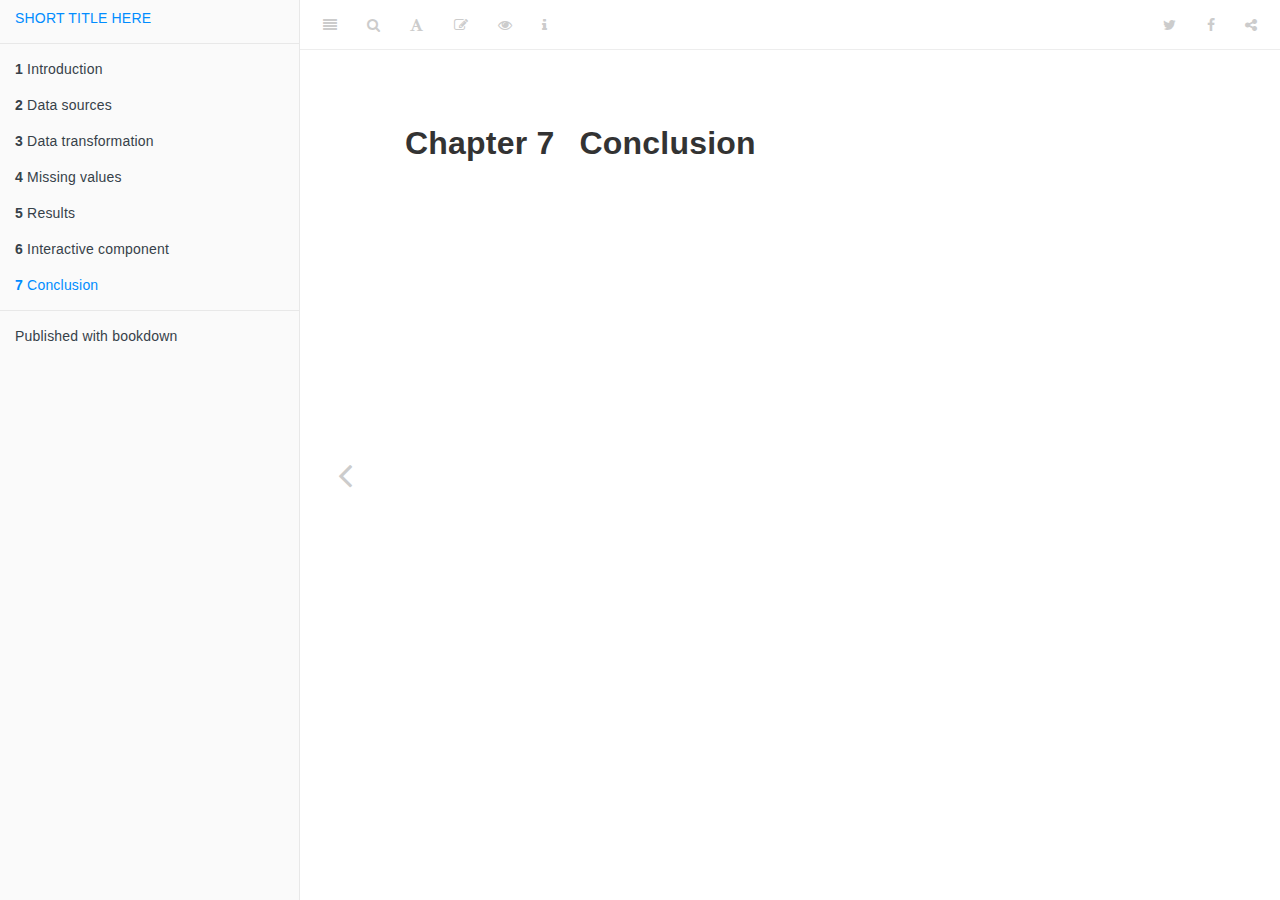
==== docs/conclusion.html @ 246a2250 "Initial commit" ====
<!DOCTYPE html>
<html lang="" xml:lang="">
<head>

  <meta charset="utf-8" />
  <meta http-equiv="X-UA-Compatible" content="IE=edge" />
  <title>Chapter 7 Conclusion | YOUR TITLE HERE</title>
  <meta name="description" content="Chapter 7 Conclusion | YOUR TITLE HERE" />
  <meta name="generator" content="bookdown 0.20 and GitBook 2.6.7" />

  <meta property="og:title" content="Chapter 7 Conclusion | YOUR TITLE HERE" />
  <meta property="og:type" content="book" />
  
  
  
  

  <meta name="twitter:card" content="summary" />
  <meta name="twitter:title" content="Chapter 7 Conclusion | YOUR TITLE HERE" />
  
  
  

<meta name="author" content="YOUR NAMES HERE" />


<meta name="date" content="2020-11-09" />

  <meta name="viewport" content="width=device-width, initial-scale=1" />
  <meta name="apple-mobile-web-app-capable" content="yes" />
  <meta name="apple-mobile-web-app-status-bar-style" content="black" />
  
  
<link rel="prev" href="interactive-component.html"/>

<script src="libs/header-attrs-2.3/header-attrs.js"></script>
<script src="libs/jquery-2.2.3/jquery.min.js"></script>
<link href="libs/gitbook-2.6.7/css/style.css" rel="stylesheet" />
<link href="libs/gitbook-2.6.7/css/plugin-table.css" rel="stylesheet" />
<link href="libs/gitbook-2.6.7/css/plugin-bookdown.css" rel="stylesheet" />
<link href="libs/gitbook-2.6.7/css/plugin-highlight.css" rel="stylesheet" />
<link href="libs/gitbook-2.6.7/css/plugin-search.css" rel="stylesheet" />
<link href="libs/gitbook-2.6.7/css/plugin-fontsettings.css" rel="stylesheet" />
<link href="libs/gitbook-2.6.7/css/plugin-clipboard.css" rel="stylesheet" />









<script src="libs/accessible-code-block-0.0.1/empty-anchor.js"></script>



<link rel="stylesheet" href="style.css" type="text/css" />
</head>

<body>



  <div class="book without-animation with-summary font-size-2 font-family-1" data-basepath=".">

    <div class="book-summary">
      <nav role="navigation">

<ul class="summary">
<li><a href="./">SHORT TITLE HERE</a></li>

<li class="divider"></li>
<li class="chapter" data-level="1" data-path="index.html"><a href="index.html"><i class="fa fa-check"></i><b>1</b> Introduction</a></li>
<li class="chapter" data-level="2" data-path="data-sources.html"><a href="data-sources.html"><i class="fa fa-check"></i><b>2</b> Data sources</a></li>
<li class="chapter" data-level="3" data-path="data-transformation.html"><a href="data-transformation.html"><i class="fa fa-check"></i><b>3</b> Data transformation</a></li>
<li class="chapter" data-level="4" data-path="missing-values.html"><a href="missing-values.html"><i class="fa fa-check"></i><b>4</b> Missing values</a></li>
<li class="chapter" data-level="5" data-path="results.html"><a href="results.html"><i class="fa fa-check"></i><b>5</b> Results</a></li>
<li class="chapter" data-level="6" data-path="interactive-component.html"><a href="interactive-component.html"><i class="fa fa-check"></i><b>6</b> Interactive component</a></li>
<li class="chapter" data-level="7" data-path="conclusion.html"><a href="conclusion.html"><i class="fa fa-check"></i><b>7</b> Conclusion</a></li>
<li class="divider"></li>
<li><a href="https://github.com/rstudio/bookdown" target="blank">Published with bookdown</a></li>
</ul>

      </nav>
    </div>

    <div class="book-body">
      <div class="body-inner">
        <div class="book-header" role="navigation">
          <h1>
            <i class="fa fa-circle-o-notch fa-spin"></i><a href="./">YOUR TITLE HERE</a>
          </h1>
        </div>

        <div class="page-wrapper" tabindex="-1" role="main">
          <div class="page-inner">

            <section class="normal" id="section-">
<div id="conclusion" class="section level1" number="7">
<h1><span class="header-section-number">Chapter 7</span> Conclusion</h1>

</div>
            </section>

          </div>
        </div>
      </div>
<a href="interactive-component.html" class="navigation navigation-prev navigation-unique" aria-label="Previous page"><i class="fa fa-angle-left"></i></a>

    </div>
  </div>
<script src="libs/gitbook-2.6.7/js/app.min.js"></script>
<script src="libs/gitbook-2.6.7/js/lunr.js"></script>
<script src="libs/gitbook-2.6.7/js/clipboard.min.js"></script>
<script src="libs/gitbook-2.6.7/js/plugin-search.js"></script>
<script src="libs/gitbook-2.6.7/js/plugin-sharing.js"></script>
<script src="libs/gitbook-2.6.7/js/plugin-fontsettings.js"></script>
<script src="libs/gitbook-2.6.7/js/plugin-bookdown.js"></script>
<script src="libs/gitbook-2.6.7/js/jquery.highlight.js"></script>
<script src="libs/gitbook-2.6.7/js/plugin-clipboard.js"></script>
<script>
gitbook.require(["gitbook"], function(gitbook) {
gitbook.start({
"sharing": {
"github": false,
"facebook": true,
"twitter": true,
"linkedin": false,
"weibo": false,
"instapaper": false,
"vk": false,
"all": ["facebook", "twitter", "linkedin", "weibo", "instapaper"]
},
"fontsettings": {
"theme": "white",
"family": "sans",
"size": 2
},
"edit": {
"link": "https://github.com/YOUR GITHUB USERNAME/YOUR REPO NAME/edit/main/07-conclusion.Rmd",
"text": "Edit"
},
"history": {
"link": null,
"text": null
},
"view": {
"link": "https://github.com/YOUR GITHUB USERNAME/YOUR REPO NAME/blob/main/07-conclusion.Rmd",
"text": null
},
"download": null,
"toc": {
"collapse": "subsection"
}
});
});
</script>

</body>

</html>
---- docs/libs/gitbook-2.6.7/css/style.css ----
/*! normalize.css v2.1.0 | MIT License | git.io/normalize */img,legend{border:0}*,.fa{-webkit-font-smoothing:antialiased}.fa-ul>li,sub,sup{position:relative}.book .book-body .page-wrapper .page-inner section.normal hr:after,.book-langs-index .inner .languages:after,.buttons:after,.dropdown-menu .buttons:after{clear:both}body,html{-ms-text-size-adjust:100%;-webkit-text-size-adjust:100%}article,aside,details,figcaption,figure,footer,header,hgroup,main,nav,section,summary{display:block}audio,canvas,video{display:inline-block}.hidden,[hidden]{display:none}audio:not([controls]){display:none;height:0}html{font-family:sans-serif}body,figure{margin:0}a:focus{outline:dotted thin}a:active,a:hover{outline:0}h1{font-size:2em;margin:.67em 0}abbr[title]{border-bottom:1px dotted}b,strong{font-weight:700}dfn{font-style:italic}hr{-moz-box-sizing:content-box;box-sizing:content-box;height:0}mark{background:#ff0;color:#000}code,kbd,pre,samp{font-family:monospace,serif;font-size:1em}pre{white-space:pre-wrap}q{quotes:"\201C" "\201D" "\2018" "\2019"}small{font-size:80%}sub,sup{font-size:75%;line-height:0;vertical-align:baseline}sup{top:-.5em}sub{bottom:-.25em}svg:not(:root){overflow:hidden}fieldset{border:1px solid silver;margin:0 2px;padding:.35em .625em .75em}legend{padding:0}button,input,select,textarea{font-family:inherit;font-size:100%;margin:0}button,input{line-height:normal}button,select{text-transform:none}button,html input[type=button],input[type=reset],input[type=submit]{-webkit-appearance:button;cursor:pointer}button[disabled],html input[disabled]{cursor:default}input[type=checkbox],input[type=radio]{box-sizing:border-box;padding:0}input[type=search]{-webkit-appearance:textfield;-moz-box-sizing:content-box;-webkit-box-sizing:content-box;box-sizing:content-box}input[type=search]::-webkit-search-cancel-button{margin-right:10px;}button::-moz-focus-inner,input::-moz-focus-inner{border:0;padding:0}textarea{overflow:auto;vertical-align:top}table{border-collapse:collapse;border-spacing:0}/*!
 * Preboot v2
 *
 * Open sourced under MIT license by @mdo.
 * Some variables and mixins from Bootstrap (Apache 2 license).
 */.link-inherit,.link-inherit:focus,.link-inherit:hover{color:inherit}.fa,.fa-stack{display:inline-block}/*!
 *  Font Awesome 4.1.0 by @davegandy - http://fontawesome.io - @fontawesome
 *  License - http://fontawesome.io/license (Font: SIL OFL 1.1, CSS: MIT License)
 */@font-face{font-family:FontAwesome;src:url(./fontawesome/fontawesome-webfont.ttf?v=4.1.0) format('truetype');font-weight:400;font-style:normal}.fa{font-family:FontAwesome;font-style:normal;font-weight:400;line-height:1;-moz-osx-font-smoothing:grayscale}.book .book-header,.book .book-summary{font-family:"Helvetica Neue",Helvetica,Arial,sans-serif}.fa-lg{font-size:1.33333333em;line-height:.75em;vertical-align:-15%}.fa-2x{font-size:2em}.fa-3x{font-size:3em}.fa-4x{font-size:4em}.fa-5x{font-size:5em}.fa-fw{width:1.28571429em;text-align:center}.fa-ul{padding-left:0;margin-left:2.14285714em;list-style-type:none}.fa-li{position:absolute;left:-2.14285714em;width:2.14285714em;top:.14285714em;text-align:center}.fa-li.fa-lg{left:-1.85714286em}.fa-border{padding:.2em .25em .15em;border:.08em solid #eee;border-radius:.1em}.pull-right{float:right}.pull-left{float:left}.fa.pull-left{margin-right:.3em}.fa.pull-right{margin-left:.3em}.fa-spin{-webkit-animation:spin 2s infinite linear;-moz-animation:spin 2s infinite linear;-o-animation:spin 2s infinite linear;animation:spin 2s infinite linear}@-moz-keyframes spin{0%{-moz-transform:rotate(0)}100%{-moz-transform:rotate(359deg)}}@-webkit-keyframes spin{0%{-webkit-transform:rotate(0)}100%{-webkit-transform:rotate(359deg)}}@-o-keyframes spin{0%{-o-transform:rotate(0)}100%{-o-transform:rotate(359deg)}}@keyframes spin{0%{-webkit-transform:rotate(0);transform:rotate(0)}100%{-webkit-transform:rotate(359deg);transform:rotate(359deg)}}.fa-rotate-90{filter:progid:DXImageTransform.Microsoft.BasicImage(rotation=1);-webkit-transform:rotate(90deg);-moz-transform:rotate(90deg);-ms-transform:rotate(90deg);-o-transform:rotate(90deg);transform:rotate(90deg)}.fa-rotate-180{filter:progid:DXImageTransform.Microsoft.BasicImage(rotation=2);-webkit-transform:rotate(180deg);-moz-transform:rotate(180deg);-ms-transform:rotate(180deg);-o-transform:rotate(180deg);transform:rotate(180deg)}.fa-rotate-270{filter:progid:DXImageTransform.Microsoft.BasicImage(rotation=3);-webkit-transform:rotate(270deg);-moz-transform:rotate(270deg);-ms-transform:rotate(270deg);-o-transform:rotate(270deg);transform:rotate(270deg)}.fa-flip-horizontal{filter:progid:DXImageTransform.Microsoft.BasicImage(rotation=0, mirror=1);-webkit-transform:scale(-1,1);-moz-transform:scale(-1,1);-ms-transform:scale(-1,1);-o-transform:scale(-1,1);transform:scale(-1,1)}.fa-flip-vertical{filter:progid:DXImageTransform.Microsoft.BasicImage(rotation=2, mirror=1);-webkit-transform:scale(1,-1);-moz-transform:scale(1,-1);-ms-transform:scale(1,-1);-o-transform:scale(1,-1);transform:scale(1,-1)}.fa-stack{position:relative;width:2em;height:2em;line-height:2em;vertical-align:middle}.fa-stack-1x,.fa-stack-2x{position:absolute;left:0;width:100%;text-align:center}.fa-stack-1x{line-height:inherit}.fa-stack-2x{font-size:2em}.fa-inverse{color:#fff}.fa-glass:before{content:"\f000"}.fa-music:before{content:"\f001"}.fa-search:before{content:"\f002"}.fa-envelope-o:before{content:"\f003"}.fa-heart:before{content:"\f004"}.fa-star:before{content:"\f005"}.fa-star-o:before{content:"\f006"}.fa-user:before{content:"\f007"}.fa-film:before{content:"\f008"}.fa-th-large:before{content:"\f009"}.fa-th:before{content:"\f00a"}.fa-th-list:before{content:"\f00b"}.fa-check:before{content:"\f00c"}.fa-times:before{content:"\f00d"}.fa-search-plus:before{content:"\f00e"}.fa-search-minus:before{content:"\f010"}.fa-power-off:before{content:"\f011"}.fa-signal:before{content:"\f012"}.fa-cog:before,.fa-gear:before{content:"\f013"}.fa-trash-o:before{content:"\f014"}.fa-home:before{content:"\f015"}.fa-file-o:before{content:"\f016"}.fa-clock-o:before{content:"\f017"}.fa-road:before{content:"\f018"}.fa-download:before{content:"\f019"}.fa-arrow-circle-o-down:before{content:"\f01a"}.fa-arrow-circle-o-up:before{content:"\f01b"}.fa-inbox:before{content:"\f01c"}.fa-play-circle-o:before{content:"\f01d"}.fa-repeat:before,.fa-rotate-right:before{content:"\f01e"}.fa-refresh:before{content:"\f021"}.fa-list-alt:before{content:"\f022"}.fa-lock:before{content:"\f023"}.fa-flag:before{content:"\f024"}.fa-headphones:before{content:"\f025"}.fa-volume-off:before{content:"\f026"}.fa-volume-down:before{content:"\f027"}.fa-volume-up:before{content:"\f028"}.fa-qrcode:before{content:"\f029"}.fa-barcode:before{content:"\f02a"}.fa-tag:before{content:"\f02b"}.fa-tags:before{content:"\f02c"}.fa-book:before{content:"\f02d"}.fa-bookmark:before{content:"\f02e"}.fa-print:before{content:"\f02f"}.fa-camera:before{content:"\f030"}.fa-font:before{content:"\f031"}.fa-bold:before{content:"\f032"}.fa-italic:before{content:"\f033"}.fa-text-height:before{content:"\f034"}.fa-text-width:before{content:"\f035"}.fa-align-left:before{content:"\f036"}.fa-align-center:before{content:"\f037"}.fa-align-right:before{content:"\f038"}.fa-align-justify:before{content:"\f039"}.fa-list:before{content:"\f03a"}.fa-dedent:before,.fa-outdent:before{content:"\f03b"}.fa-indent:before{content:"\f03c"}.fa-video-camera:before{content:"\f03d"}.fa-image:before,.fa-photo:before,.fa-picture-o:before{content:"\f03e"}.fa-pencil:before{content:"\f040"}.fa-map-marker:before{content:"\f041"}.fa-adjust:before{content:"\f042"}.fa-tint:before{content:"\f043"}.fa-edit:before,.fa-pencil-square-o:before{content:"\f044"}.fa-share-square-o:before{content:"\f045"}.fa-check-square-o:before{content:"\f046"}.fa-arrows:before{content:"\f047"}.fa-step-backward:before{content:"\f048"}.fa-fast-backward:before{content:"\f049"}.fa-backward:before{content:"\f04a"}.fa-play:before{content:"\f04b"}.fa-pause:before{content:"\f04c"}.fa-stop:before{content:"\f04d"}.fa-forward:before{content:"\f04e"}.fa-fast-forward:before{content:"\f050"}.fa-step-forward:before{content:"\f051"}.fa-eject:before{content:"\f052"}.fa-chevron-left:before{content:"\f053"}.fa-chevron-right:before{content:"\f054"}.fa-plus-circle:before{content:"\f055"}.fa-minus-circle:before{content:"\f056"}.fa-times-circle:before{content:"\f057"}.fa-check-circle:before{content:"\f058"}.fa-question-circle:before{content:"\f059"}.fa-info-circle:before{content:"\f05a"}.fa-crosshairs:before{content:"\f05b"}.fa-times-circle-o:before{content:"\f05c"}.fa-check-circle-o:before{content:"\f05d"}.fa-ban:before{content:"\f05e"}.fa-arrow-left:before{content:"\f060"}.fa-arrow-right:before{content:"\f061"}.fa-arrow-up:before{content:"\f062"}.fa-arrow-down:before{content:"\f063"}.fa-mail-forward:before,.fa-share:before{content:"\f064"}.fa-expand:before{content:"\f065"}.fa-compress:before{content:"\f066"}.fa-plus:before{content:"\f067"}.fa-minus:before{content:"\f068"}.fa-asterisk:before{content:"\f069"}.fa-exclamation-circle:before{content:"\f06a"}.fa-gift:before{content:"\f06b"}.fa-leaf:before{content:"\f06c"}.fa-fire:before{content:"\f06d"}.fa-eye:before{content:"\f06e"}.fa-eye-slash:before{content:"\f070"}.fa-exclamation-triangle:before,.fa-warning:before{content:"\f071"}.fa-plane:before{content:"\f072"}.fa-calendar:before{content:"\f073"}.fa-random:before{content:"\f074"}.fa-comment:before{content:"\f075"}.fa-magnet:before{content:"\f076"}.fa-chevron-up:before{content:"\f077"}.fa-chevron-down:before{content:"\f078"}.fa-retweet:before{content:"\f079"}.fa-shopping-cart:before{content:"\f07a"}.fa-folder:before{content:"\f07b"}.fa-folder-open:before{content:"\f07c"}.fa-arrows-v:before{content:"\f07d"}.fa-arrows-h:before{content:"\f07e"}.fa-bar-chart-o:before{content:"\f080"}.fa-twitter-square:before{content:"\f081"}.fa-facebook-square:before{content:"\f082"}.fa-camera-retro:before{content:"\f083"}.fa-key:before{content:"\f084"}.fa-cogs:before,.fa-gears:before{content:"\f085"}.fa-comments:before{content:"\f086"}.fa-thumbs-o-up:before{content:"\f087"}.fa-thumbs-o-down:before{content:"\f088"}.fa-star-half:before{content:"\f089"}.fa-heart-o:before{content:"\f08a"}.fa-sign-out:before{content:"\f08b"}.fa-linkedin-square:before{content:"\f08c"}.fa-thumb-tack:before{content:"\f08d"}.fa-external-link:before{content:"\f08e"}.fa-sign-in:before{content:"\f090"}.fa-trophy:before{content:"\f091"}.fa-github-square:before{content:"\f092"}.fa-upload:before{content:"\f093"}.fa-lemon-o:before{content:"\f094"}.fa-phone:before{content:"\f095"}.fa-square-o:before{content:"\f096"}.fa-bookmark-o:before{content:"\f097"}.fa-phone-square:before{content:"\f098"}.fa-twitter:before{content:"\f099"}.fa-facebook:before{content:"\f09a"}.fa-github:before{content:"\f09b"}.fa-unlock:before{content:"\f09c"}.fa-credit-card:before{content:"\f09d"}.fa-rss:before{content:"\f09e"}.fa-hdd-o:before{content:"\f0a0"}.fa-bullhorn:before{content:"\f0a1"}.fa-bell:before{content:"\f0f3"}.fa-certificate:before{content:"\f0a3"}.fa-hand-o-right:before{content:"\f0a4"}.fa-hand-o-left:before{content:"\f0a5"}.fa-hand-o-up:before{content:"\f0a6"}.fa-hand-o-down:before{content:"\f0a7"}.fa-arrow-circle-left:before{content:"\f0a8"}.fa-arrow-circle-right:before{content:"\f0a9"}.fa-arrow-circle-up:before{content:"\f0aa"}.fa-arrow-circle-down:before{content:"\f0ab"}.fa-globe:before{content:"\f0ac"}.fa-wrench:before{content:"\f0ad"}.fa-tasks:before{content:"\f0ae"}.fa-filter:before{content:"\f0b0"}.fa-briefcase:before{content:"\f0b1"}.fa-arrows-alt:before{content:"\f0b2"}.fa-group:before,.fa-users:before{content:"\f0c0"}.fa-chain:before,.fa-link:before{content:"\f0c1"}.fa-cloud:before{content:"\f0c2"}.fa-flask:before{content:"\f0c3"}.fa-cut:before,.fa-scissors:before{content:"\f0c4"}.fa-copy:before,.fa-files-o:before{content:"\f0c5"}.fa-paperclip:before{content:"\f0c6"}.fa-floppy-o:before,.fa-save:before{content:"\f0c7"}.fa-square:before{content:"\f0c8"}.fa-bars:before,.fa-navicon:before,.fa-reorder:before{content:"\f0c9"}.fa-list-ul:before{content:"\f0ca"}.fa-list-ol:before{content:"\f0cb"}.fa-strikethrough:before{content:"\f0cc"}.fa-underline:before{content:"\f0cd"}.fa-table:before{content:"\f0ce"}.fa-magic:before{content:"\f0d0"}.fa-truck:before{content:"\f0d1"}.fa-pinterest:before{content:"\f0d2"}.fa-pinterest-square:before{content:"\f0d3"}.fa-google-plus-square:before{content:"\f0d4"}.fa-google-plus:before{content:"\f0d5"}.fa-money:before{content:"\f0d6"}.fa-caret-down:before{content:"\f0d7"}.fa-caret-up:before{content:"\f0d8"}.fa-caret-left:before{content:"\f0d9"}.fa-caret-right:before{content:"\f0da"}.fa-columns:before{content:"\f0db"}.fa-sort:before,.fa-unsorted:before{content:"\f0dc"}.fa-sort-desc:before,.fa-sort-down:before{content:"\f0dd"}.fa-sort-asc:before,.fa-sort-up:before{content:"\f0de"}.fa-envelope:before{content:"\f0e0"}.fa-linkedin:before{content:"\f0e1"}.fa-rotate-left:before,.fa-undo:before{content:"\f0e2"}.fa-gavel:before,.fa-legal:before{content:"\f0e3"}.fa-dashboard:before,.fa-tachometer:before{content:"\f0e4"}.fa-comment-o:before{content:"\f0e5"}.fa-comments-o:before{content:"\f0e6"}.fa-bolt:before,.fa-flash:before{content:"\f0e7"}.fa-sitemap:before{content:"\f0e8"}.fa-umbrella:before{content:"\f0e9"}.fa-clipboard:before,.fa-paste:before{content:"\f0ea"}.fa-lightbulb-o:before{content:"\f0eb"}.fa-exchange:before{content:"\f0ec"}.fa-cloud-download:before{content:"\f0ed"}.fa-cloud-upload:before{content:"\f0ee"}.fa-user-md:before{content:"\f0f0"}.fa-stethoscope:before{content:"\f0f1"}.fa-suitcase:before{content:"\f0f2"}.fa-bell-o:before{content:"\f0a2"}.fa-coffee:before{content:"\f0f4"}.fa-cutlery:before{content:"\f0f5"}.fa-file-text-o:before{content:"\f0f6"}.fa-building-o:before{content:"\f0f7"}.fa-hospital-o:before{content:"\f0f8"}.fa-ambulance:before{content:"\f0f9"}.fa-medkit:before{content:"\f0fa"}.fa-fighter-jet:before{content:"\f0fb"}.fa-beer:before{content:"\f0fc"}.fa-h-square:before{content:"\f0fd"}.fa-plus-square:before{content:"\f0fe"}.fa-angle-double-left:before{content:"\f100"}.fa-angle-double-right:before{content:"\f101"}.fa-angle-double-up:before{content:"\f102"}.fa-angle-double-down:before{content:"\f103"}.fa-angle-left:before{content:"\f104"}.fa-angle-right:before{content:"\f105"}.fa-angle-up:before{content:"\f106"}.fa-angle-down:before{content:"\f107"}.fa-desktop:before{content:"\f108"}.fa-laptop:before{content:"\f109"}.fa-tablet:before{content:"\f10a"}.fa-mobile-phone:before,.fa-mobile:before{content:"\f10b"}.fa-circle-o:before{content:"\f10c"}.fa-quote-left:before{content:"\f10d"}.fa-quote-right:before{content:"\f10e"}.fa-spinner:before{content:"\f110"}.fa-circle:before{content:"\f111"}.fa-mail-reply:before,.fa-reply:before{content:"\f112"}.fa-github-alt:before{content:"\f113"}.fa-folder-o:before{content:"\f114"}.fa-folder-open-o:before{content:"\f115"}.fa-smile-o:before{content:"\f118"}.fa-frown-o:before{content:"\f119"}.fa-meh-o:before{content:"\f11a"}.fa-gamepad:before{content:"\f11b"}.fa-keyboard-o:before{content:"\f11c"}.fa-flag-o:before{content:"\f11d"}.fa-flag-checkered:before{content:"\f11e"}.fa-terminal:before{content:"\f120"}.fa-code:before{content:"\f121"}.fa-mail-reply-all:before,.fa-reply-all:before{content:"\f122"}.fa-star-half-empty:before,.fa-star-half-full:before,.fa-star-half-o:before{content:"\f123"}.fa-location-arrow:before{content:"\f124"}.fa-crop:before{content:"\f125"}.fa-code-fork:before{content:"\f126"}.fa-chain-broken:before,.fa-unlink:before{content:"\f127"}.fa-question:before{content:"\f128"}.fa-info:before{content:"\f129"}.fa-exclamation:before{content:"\f12a"}.fa-superscript:before{content:"\f12b"}.fa-subscript:before{content:"\f12c"}.fa-eraser:before{content:"\f12d"}.fa-puzzle-piece:before{content:"\f12e"}.fa-microphone:before{content:"\f130"}.fa-microphone-slash:before{content:"\f131"}.fa-shield:before{content:"\f132"}.fa-calendar-o:before{content:"\f133"}.fa-fire-extinguisher:before{content:"\f134"}.fa-rocket:before{content:"\f135"}.fa-maxcdn:before{content:"\f136"}.fa-chevron-circle-left:before{content:"\f137"}.fa-chevron-circle-right:before{content:"\f138"}.fa-chevron-circle-up:before{content:"\f139"}.fa-chevron-circle-down:before{content:"\f13a"}.fa-html5:before{content:"\f13b"}.fa-css3:before{content:"\f13c"}.fa-anchor:before{content:"\f13d"}.fa-unlock-alt:before{content:"\f13e"}.fa-bullseye:before{content:"\f140"}.fa-ellipsis-h:before{content:"\f141"}.fa-ellipsis-v:before{content:"\f142"}.fa-rss-square:before{content:"\f143"}.fa-play-circle:before{content:"\f144"}.fa-ticket:before{content:"\f145"}.fa-minus-square:before{content:"\f146"}.fa-minus-square-o:before{content:"\f147"}.fa-level-up:before{content:"\f148"}.fa-level-down:before{content:"\f149"}.fa-check-square:before{content:"\f14a"}.fa-pencil-square:before{content:"\f14b"}.fa-external-link-square:before{content:"\f14c"}.fa-share-square:before{content:"\f14d"}.fa-compass:before{content:"\f14e"}.fa-caret-square-o-down:before,.fa-toggle-down:before{content:"\f150"}.fa-caret-square-o-up:before,.fa-toggle-up:before{content:"\f151"}.fa-caret-square-o-right:before,.fa-toggle-right:before{content:"\f152"}.fa-eur:before,.fa-euro:before{content:"\f153"}.fa-gbp:before{content:"\f154"}.fa-dollar:before,.fa-usd:before{content:"\f155"}.fa-inr:before,.fa-rupee:before{content:"\f156"}.fa-cny:before,.fa-jpy:before,.fa-rmb:before,.fa-yen:before{content:"\f157"}.fa-rouble:before,.fa-rub:before,.fa-ruble:before{content:"\f158"}.fa-krw:before,.fa-won:before{content:"\f159"}.fa-bitcoin:before,.fa-btc:before{content:"\f15a"}.fa-file:before{content:"\f15b"}.fa-file-text:before{content:"\f15c"}.fa-sort-alpha-asc:before{content:"\f15d"}.fa-sort-alpha-desc:before{content:"\f15e"}.fa-sort-amount-asc:before{content:"\f160"}.fa-sort-amount-desc:before{content:"\f161"}.fa-sort-numeric-asc:before{content:"\f162"}.fa-sort-numeric-desc:before{content:"\f163"}.fa-thumbs-up:before{content:"\f164"}.fa-thumbs-down:before{content:"\f165"}.fa-youtube-square:before{content:"\f166"}.fa-youtube:before{content:"\f167"}.fa-xing:before{content:"\f168"}.fa-xing-square:before{content:"\f169"}.fa-youtube-play:before{content:"\f16a"}.fa-dropbox:before{content:"\f16b"}.fa-stack-overflow:before{content:"\f16c"}.fa-instagram:before{content:"\f16d"}.fa-flickr:before{content:"\f16e"}.fa-adn:before{content:"\f170"}.fa-bitbucket:before{content:"\f171"}.fa-bitbucket-square:before{content:"\f172"}.fa-tumblr:before{content:"\f173"}.fa-tumblr-square:before{content:"\f174"}.fa-long-arrow-down:before{content:"\f175"}.fa-long-arrow-up:before{content:"\f176"}.fa-long-arrow-left:before{content:"\f177"}.fa-long-arrow-right:before{content:"\f178"}.fa-apple:before{content:"\f179"}.fa-windows:before{content:"\f17a"}.fa-android:before{content:"\f17b"}.fa-linux:before{content:"\f17c"}.fa-dribbble:before{content:"\f17d"}.fa-skype:before{content:"\f17e"}.fa-foursquare:before{content:"\f180"}.fa-trello:before{content:"\f181"}.fa-female:before{content:"\f182"}.fa-male:before{content:"\f183"}.fa-gittip:before{content:"\f184"}.fa-sun-o:before{content:"\f185"}.fa-moon-o:before{content:"\f186"}.fa-archive:before{content:"\f187"}.fa-bug:before{content:"\f188"}.fa-vk:before{content:"\f189"}.fa-weibo:before{content:"\f18a"}.fa-renren:before{content:"\f18b"}.fa-pagelines:before{content:"\f18c"}.fa-stack-exchange:before{content:"\f18d"}.fa-arrow-circle-o-right:before{content:"\f18e"}.fa-arrow-circle-o-left:before{content:"\f190"}.fa-caret-square-o-left:before,.fa-toggle-left:before{content:"\f191"}.fa-dot-circle-o:before{content:"\f192"}.fa-wheelchair:before{content:"\f193"}.fa-vimeo-square:before{content:"\f194"}.fa-try:before,.fa-turkish-lira:before{content:"\f195"}.fa-plus-square-o:before{content:"\f196"}.fa-space-shuttle:before{content:"\f197"}.fa-slack:before{content:"\f198"}.fa-envelope-square:before{content:"\f199"}.fa-wordpress:before{content:"\f19a"}.fa-openid:before{content:"\f19b"}.fa-bank:before,.fa-institution:before,.fa-university:before{content:"\f19c"}.fa-graduation-cap:before,.fa-mortar-board:before{content:"\f19d"}.fa-yahoo:before{content:"\f19e"}.fa-google:before{content:"\f1a0"}.fa-reddit:before{content:"\f1a1"}.fa-reddit-square:before{content:"\f1a2"}.fa-stumbleupon-circle:before{content:"\f1a3"}.fa-stumbleupon:before{content:"\f1a4"}.fa-delicious:before{content:"\f1a5"}.fa-digg:before{content:"\f1a6"}.fa-pied-piper-square:before,.fa-pied-piper:before{content:"\f1a7"}.fa-pied-piper-alt:before{content:"\f1a8"}.fa-drupal:before{content:"\f1a9"}.fa-joomla:before{content:"\f1aa"}.fa-language:before{content:"\f1ab"}.fa-fax:before{content:"\f1ac"}.fa-building:before{content:"\f1ad"}.fa-child:before{content:"\f1ae"}.fa-paw:before{content:"\f1b0"}.fa-spoon:before{content:"\f1b1"}.fa-cube:before{content:"\f1b2"}.fa-cubes:before{content:"\f1b3"}.fa-behance:before{content:"\f1b4"}.fa-behance-square:before{content:"\f1b5"}.fa-steam:before{content:"\f1b6"}.fa-steam-square:before{content:"\f1b7"}.fa-recycle:before{content:"\f1b8"}.fa-automobile:before,.fa-car:before{content:"\f1b9"}.fa-cab:before,.fa-taxi:before{content:"\f1ba"}.fa-tree:before{content:"\f1bb"}.fa-spotify:before{content:"\f1bc"}.fa-deviantart:before{content:"\f1bd"}.fa-soundcloud:before{content:"\f1be"}.fa-database:before{content:"\f1c0"}.fa-file-pdf-o:before{content:"\f1c1"}.fa-file-word-o:before{content:"\f1c2"}.fa-file-excel-o:before{content:"\f1c3"}.fa-file-powerpoint-o:before{content:"\f1c4"}.fa-file-image-o:before,.fa-file-photo-o:before,.fa-file-picture-o:before{content:"\f1c5"}.fa-file-archive-o:before,.fa-file-zip-o:before{content:"\f1c6"}.fa-file-audio-o:before,.fa-file-sound-o:before{content:"\f1c7"}.fa-file-movie-o:before,.fa-file-video-o:before{content:"\f1c8"}.fa-file-code-o:before{content:"\f1c9"}.fa-vine:before{content:"\f1ca"}.fa-codepen:before{content:"\f1cb"}.fa-jsfiddle:before{content:"\f1cc"}.fa-life-bouy:before,.fa-life-ring:before,.fa-life-saver:before,.fa-support:before{content:"\f1cd"}.fa-circle-o-notch:before{content:"\f1ce"}.fa-ra:before,.fa-rebel:before{content:"\f1d0"}.fa-empire:before,.fa-ge:before{content:"\f1d1"}.fa-git-square:before{content:"\f1d2"}.fa-git:before{content:"\f1d3"}.fa-hacker-news:before{content:"\f1d4"}.fa-tencent-weibo:before{content:"\f1d5"}.fa-qq:before{content:"\f1d6"}.fa-wechat:before,.fa-weixin:before{content:"\f1d7"}.fa-paper-plane:before,.fa-send:before{content:"\f1d8"}.fa-paper-plane-o:before,.fa-send-o:before{content:"\f1d9"}.fa-history:before{content:"\f1da"}.fa-circle-thin:before{content:"\f1db"}.fa-header:before{content:"\f1dc"}.fa-paragraph:before{content:"\f1dd"}.fa-sliders:before{content:"\f1de"}.fa-share-alt:before{content:"\f1e0"}.fa-share-alt-square:before{content:"\f1e1"}.fa-bomb:before{content:"\f1e2"}.book-langs-index{width:100%;height:100%;padding:40px 0;margin:0;overflow:auto}@media (max-width:600px){.book-langs-index{padding:0}}.book-langs-index .inner{max-width:600px;width:100%;margin:0 auto;padding:30px;background:#fff;border-radius:3px}.book-langs-index .inner h3{margin:0}.book-langs-index .inner .languages{list-style:none;padding:20px 30px;margin-top:20px;border-top:1px solid #eee}.book-langs-index .inner .languages:after,.book-langs-index .inner .languages:before{content:" ";display:table;line-height:0}.book-langs-index .inner .languages li{width:50%;float:left;padding:10px 5px;font-size:16px}@media (max-width:600px){.book-langs-index .inner .languages li{width:100%;max-width:100%}}.book .book-header{overflow:visible;height:50px;padding:0 8px;z-index:2;font-size:.85em;color:#7e888b;background:0 0}.book .book-header .btn{display:block;height:50px;padding:0 15px;border-bottom:none;color:#ccc;text-transform:uppercase;line-height:50px;-webkit-box-shadow:none!important;box-shadow:none!important;position:relative;font-size:14px}.book .book-header .btn:hover{position:relative;text-decoration:none;color:#444;background:0 0}.book .book-header h1{margin:0;font-size:20px;font-weight:200;text-align:center;line-height:50px;opacity:0;padding-left:200px;padding-right:200px;-webkit-transition:opacity .2s ease;-moz-transition:opacity .2s ease;-o-transition:opacity .2s ease;transition:opacity .2s ease;overflow:hidden;text-overflow:ellipsis;white-space:nowrap}.book .book-header h1 a,.book .book-header h1 a:hover{color:inherit;text-decoration:none}@media (max-width:1000px){.book .book-header h1{display:none}}.book .book-header h1 i{display:none}.book .book-header:hover h1{opacity:1}.book.is-loading .book-header h1 i{display:inline-block}.book.is-loading .book-header h1 a{display:none}.dropdown{position:relative}.dropdown-menu{position:absolute;top:100%;left:0;z-index:100;display:none;float:left;min-width:160px;padding:0;margin:2px 0 0;list-style:none;font-size:14px;background-color:#fafafa;border:1px solid rgba(0,0,0,.07);border-radius:1px;-webkit-box-shadow:0 6px 12px rgba(0,0,0,.175);box-shadow:0 6px 12px rgba(0,0,0,.175);background-clip:padding-box}.dropdown-menu.open{display:block}.dropdown-menu.dropdown-left{left:auto;right:4%}.dropdown-menu.dropdown-left .dropdown-caret{right:14px;left:auto}.dropdown-menu .dropdown-caret{position:absolute;top:-8px;left:14px;width:18px;height:10px;float:left;overflow:hidden}.dropdown-menu .dropdown-caret .caret-inner,.dropdown-menu .dropdown-caret .caret-outer{display:inline-block;top:0;border-left:9px solid transparent;border-right:9px solid transparent;position:absolute}.dropdown-menu .dropdown-caret .caret-outer{border-bottom:9px solid rgba(0,0,0,.1);height:auto;left:0;width:auto;margin-left:-1px}.dropdown-menu .dropdown-caret .caret-inner{margin-top:-1px;top:1px;border-bottom:9px solid #fafafa}.dropdown-menu .buttons{border-bottom:1px solid rgba(0,0,0,.07)}.dropdown-menu .buttons:after,.dropdown-menu .buttons:before{content:" ";display:table;line-height:0}.dropdown-menu .buttons:last-child{border-bottom:none}.dropdown-menu .buttons .button{border:0;background-color:transparent;color:#a6a6a6;width:100%;text-align:center;float:left;line-height:1.42857143;padding:8px 4px}.alert,.dropdown-menu .buttons .button:hover{color:#444}.dropdown-menu .buttons .button:focus,.dropdown-menu .buttons .button:hover{outline:0}.dropdown-menu .buttons .button.size-2{width:50%}.dropdown-menu .buttons .button.size-3{width:33%}.alert{padding:15px;margin-bottom:20px;background:#eee;border-bottom:5px solid #ddd}.alert-success{background:#dff0d8;border-color:#d6e9c6;color:#3c763d}.alert-info{background:#d9edf7;border-color:#bce8f1;color:#31708f}.alert-danger{background:#f2dede;border-color:#ebccd1;color:#a94442}.alert-warning{background:#fcf8e3;border-color:#faebcc;color:#8a6d3b}.book .book-summary{position:absolute;top:0;left:-300px;bottom:0;z-index:1;width:300px;color:#364149;background:#fafafa;border-right:1px solid rgba(0,0,0,.07);-webkit-transition:left 250ms ease;-moz-transition:left 250ms ease;-o-transition:left 250ms ease;transition:left 250ms ease}.book .book-summary ul.summary{position:absolute;top:0;left:0;right:0;bottom:0;overflow-y:auto;list-style:none;margin:0;padding:0;-webkit-transition:top .5s ease;-moz-transition:top .5s ease;-o-transition:top .5s ease;transition:top .5s ease}.book .book-summary ul.summary li{list-style:none}.book .book-summary ul.summary li.divider{height:1px;margin:7px 0;overflow:hidden;background:rgba(0,0,0,.07)}.book .book-summary ul.summary li i.fa-check{display:none;position:absolute;right:9px;top:16px;font-size:9px;color:#3c3}.book .book-summary ul.summary li.done>a{color:#364149;font-weight:400}.book .book-summary ul.summary li.done>a i{display:inline}.book .book-summary ul.summary li a,.book .book-summary ul.summary li span{display:block;padding:10px 15px;border-bottom:none;color:#364149;background:0 0;text-overflow:ellipsis;overflow:hidden;white-space:nowrap;position:relative}.book .book-summary ul.summary li span{cursor:not-allowed;opacity:.3;filter:alpha(opacity=30)}.book .book-summary ul.summary li a:hover,.book .book-summary ul.summary li.active>a{color:#008cff;background:0 0;text-decoration:none}.book .book-summary ul.summary li ul{padding-left:20px}@media (max-width:600px){.book .book-summary{width:calc(100% - 60px);bottom:0;left:-100%}}.book.with-summary .book-summary{left:0}.book.without-animation .book-summary{-webkit-transition:none!important;-moz-transition:none!important;-o-transition:none!important;transition:none!important}.book{position:relative;width:100%;height:100%}.book .book-body,.book .book-body .body-inner{position:absolute;top:0;left:0;overflow-y:auto;bottom:0;right:0}.book .book-body{color:#000;background:#fff;-webkit-transition:left 250ms ease;-moz-transition:left 250ms ease;-o-transition:left 250ms ease;transition:left 250ms ease}.book .book-body .page-wrapper{position:relative;outline:0}.book .book-body .page-wrapper .page-inner{max-width:800px;margin:0 auto;padding:20px 0 40px}.book .book-body .page-wrapper .page-inner section{margin:0;padding:5px 15px;background:#fff;border-radius:2px;line-height:1.7;font-size:1.6rem}.book .book-body .page-wrapper .page-inner .btn-group .btn{border-radius:0;background:#eee;border:0}@media (max-width:1240px){.book .book-body{-webkit-transition:-webkit-transform 250ms ease;-moz-transition:-moz-transform 250ms ease;-o-transition:-o-transform 250ms ease;transition:transform 250ms ease;padding-bottom:20px}.book .book-body .body-inner{position:static;min-height:calc(100% - 50px)}}@media (min-width:600px){.book.with-summary .book-body{left:300px}}@media (max-width:600px){.book.with-summary{overflow:hidden}.book.with-summary .book-body{-webkit-transform:translate(calc(100% - 60px),0);-moz-transform:translate(calc(100% - 60px),0);-ms-transform:translate(calc(100% - 60px),0);-o-transform:translate(calc(100% - 60px),0);transform:translate(calc(100% - 60px),0)}}.book.without-animation .book-body{-webkit-transition:none!important;-moz-transition:none!important;-o-transition:none!important;transition:none!important}.buttons:after,.buttons:before{content:" ";display:table;line-height:0}.button{border:0;background:#eee;color:#666;width:100%;text-align:center;float:left;line-height:1.42857143;padding:8px 4px}.button:hover{color:#444}.button:focus,.button:hover{outline:0}.button.size-2{width:50%}.button.size-3{width:33%}.book .book-body .page-wrapper .page-inner section{display:none}.book .book-body .page-wrapper .page-inner section.normal{display:block;word-wrap:break-word;overflow:hidden;color:#333;line-height:1.7;text-size-adjust:100%;-ms-text-size-adjust:100%;-webkit-text-size-adjust:100%;-moz-text-size-adjust:100%}.book .book-body .page-wrapper .page-inner section.normal *{box-sizing:border-box;-webkit-box-sizing:border-box;}.book .book-body .page-wrapper .page-inner section.normal>:first-child{margin-top:0!important}.book .book-body .page-wrapper .page-inner section.normal>:last-child{margin-bottom:0!important}.book .book-body .page-wrapper .page-inner section.normal blockquote,.book .book-body .page-wrapper .page-inner section.normal code,.book .book-body .page-wrapper .page-inner section.normal figure,.book .book-body .page-wrapper .page-inner section.normal img,.book .book-body .page-wrapper .page-inner section.normal pre,.book .book-body .page-wrapper .page-inner section.normal table,.book .book-body .page-wrapper .page-inner section.normal tr{page-break-inside:avoid}.book .book-body .page-wrapper .page-inner section.normal h2,.book .book-body .page-wrapper .page-inner section.normal h3,.book .book-body .page-wrapper .page-inner section.normal h4,.book .book-body .page-wrapper .page-inner section.normal h5,.book .book-body .page-wrapper .page-inner section.normal p{orphans:3;widows:3}.book .book-body .page-wrapper .page-inner section.normal h1,.book .book-body .page-wrapper .page-inner section.normal h2,.book .book-body .page-wrapper .page-inner section.normal h3,.book .book-body .page-wrapper .page-inner section.normal h4,.book .book-body .page-wrapper .page-inner section.normal h5{page-break-after:avoid}.book .book-body .page-wrapper .page-inner section.normal b,.book .book-body .page-wrapper .page-inner section.normal strong{font-weight:700}.book .book-body .page-wrapper .page-inner section.normal em{font-style:italic}.book .book-body .page-wrapper .page-inner section.normal blockquote,.book .book-body .page-wrapper .page-inner section.normal dl,.book .book-body .page-wrapper .page-inner section.normal ol,.book .book-body .page-wrapper .page-inner section.normal p,.book .book-body .page-wrapper .page-inner section.normal table,.book .book-body .page-wrapper .page-inner section.normal ul{margin-top:0;margin-bottom:.85em}.book .book-body .page-wrapper .page-inner section.normal a{color:#4183c4;text-decoration:none;background:0 0}.book .book-body .page-wrapper .page-inner section.normal a:active,.book .book-body .page-wrapper .page-inner section.normal a:focus,.book .book-body .page-wrapper .page-inner section.normal a:hover{outline:0;text-decoration:underline}.book .book-body .page-wrapper .page-inner section.normal img{border:0;max-width:100%}.book .book-body .page-wrapper .page-inner section.normal hr{height:4px;padding:0;margin:1.7em 0;overflow:hidden;background-color:#e7e7e7;border:none}.book .book-body .page-wrapper .page-inner section.normal hr:after,.book .book-body .page-wrapper .page-inner section.normal hr:before{display:table;content:" "}.book .book-body .page-wrapper .page-inner section.normal h1,.book .book-body .page-wrapper .page-inner section.normal h2,.book .book-body .page-wrapper .page-inner section.normal h3,.book .book-body .page-wrapper .page-inner section.normal h4,.book .book-body .page-wrapper .page-inner section.normal h5,.book .book-body .page-wrapper .page-inner section.normal h6{margin-top:1.275em;margin-bottom:.85em;}.book .book-body .page-wrapper .page-inner section.normal h1{font-size:2em}.book .book-body .page-wrapper .page-inner section.normal h2{font-size:1.75em}.book .book-body .page-wrapper .page-inner section.normal h3{font-size:1.5em}.book .book-body .page-wrapper .page-inner section.normal h4{font-size:1.25em}.book .book-body .page-wrapper .page-inner section.normal h5{font-size:1em}.book .book-body .page-wrapper .page-inner section.normal h6{font-size:1em;color:#777}.book .book-body .page-wrapper .page-inner section.normal code,.book .book-body .page-wrapper .page-inner section.normal pre{font-family:Consolas,"Liberation Mono",Menlo,Courier,monospace;direction:ltr;border:none;color:inherit}.book .book-body .page-wrapper .page-inner section.normal pre{overflow:auto;word-wrap:normal;margin:0 0 1.275em;padding:.85em 1em;background:#f7f7f7}.book .book-body .page-wrapper .page-inner section.normal pre>code{display:inline;max-width:initial;padding:0;margin:0;overflow:initial;line-height:inherit;font-size:.85em;white-space:pre;background:0 0}.book .book-body .page-wrapper .page-inner section.normal pre>code:after,.book .book-body .page-wrapper .page-inner section.normal pre>code:before{content:normal}.book .book-body .page-wrapper .page-inner section.normal code{padding:.2em;margin:0;font-size:.85em;background-color:#f7f7f7}.book .book-body .page-wrapper .page-inner section.normal code:after,.book .book-body .page-wrapper .page-inner section.normal code:before{letter-spacing:-.2em;content:"\00a0"}.book .book-body .page-wrapper .page-inner section.normal ol,.book .book-body .page-wrapper .page-inner section.normal ul{padding:0 0 0 2em;margin:0 0 .85em}.book .book-body .page-wrapper .page-inner section.normal ol ol,.book .book-body .page-wrapper .page-inner section.normal ol ul,.book .book-body .page-wrapper .page-inner section.normal ul ol,.book .book-body .page-wrapper .page-inner section.normal ul ul{margin-top:0;margin-bottom:0}.book .book-body .page-wrapper .page-inner section.normal ol ol{list-style-type:lower-roman}.book .book-body .page-wrapper .page-inner section.normal blockquote{margin:0 0 .85em;padding:0 15px;opacity:0.75;border-left:4px solid #dcdcdc}.book .book-body .page-wrapper .page-inner section.normal blockquote:first-child{margin-top:0}.book .book-body .page-wrapper .page-inner section.normal blockquote:last-child{margin-bottom:0}.book .book-body .page-wrapper .page-inner section.normal dl{padding:0}.book .book-body .page-wrapper .page-inner section.normal dl dt{padding:0;margin-top:.85em;font-style:italic;font-weight:700}.book .book-body .page-wrapper .page-inner section.normal dl dd{padding:0 .85em;margin-bottom:.85em}.book .book-body .page-wrapper .page-inner section.normal dd{margin-left:0}.book .book-body .page-wrapper .page-inner section.normal .glossary-term{cursor:help;text-decoration:underline}.book .book-body .navigation{position:absolute;top:50px;bottom:0;margin:0;max-width:150px;min-width:90px;display:flex;justify-content:center;align-content:center;flex-direction:column;font-size:40px;color:#ccc;text-align:center;-webkit-transition:all 350ms ease;-moz-transition:all 350ms ease;-o-transition:all 350ms ease;transition:all 350ms ease}.book .book-body .navigation:hover{text-decoration:none;color:#444}.book .book-body .navigation.navigation-next{right:0}.book .book-body .navigation.navigation-prev{left:0}@media (max-width:1240px){.book .book-body .navigation{position:static;top:auto;max-width:50%;width:50%;display:inline-block;float:left}.book .book-body .navigation.navigation-unique{max-width:100%;width:100%}}.book .book-body .page-wrapper .page-inner section.glossary{margin-bottom:40px}.book .book-body .page-wrapper .page-inner section.glossary h2 a,.book .book-body .page-wrapper .page-inner section.glossary h2 a:hover{color:inherit;text-decoration:none}.book .book-body .page-wrapper .page-inner section.glossary .glossary-index{list-style:none;margin:0;padding:0}.book .book-body .page-wrapper .page-inner section.glossary .glossary-index li{display:inline;margin:0 8px;white-space:nowrap}*{-webkit-box-sizing:border-box;-moz-box-sizing:border-box;box-sizing:border-box;-webkit-overflow-scrolling:touch;-webkit-tap-highlight-color:transparent;-webkit-text-size-adjust:none;-webkit-touch-callout:none}a{text-decoration:none}body,html{height:100%}html{font-size:62.5%}body{text-rendering:optimizeLegibility;font-smoothing:antialiased;font-family:"Helvetica Neue",Helvetica,Arial,sans-serif;font-size:14px;letter-spacing:.2px;text-size-adjust:100%}
.book .book-summary ul.summary li a span {display:inline;padding:initial;overflow:visible;cursor:auto;opacity:1;}
---- docs/libs/gitbook-2.6.7/css/plugin-table.css ----
.book .book-body .page-wrapper .page-inner section.normal table{display:table;width:100%;border-collapse:collapse;border-spacing:0;overflow:auto}.book .book-body .page-wrapper .page-inner section.normal table td,.book .book-body .page-wrapper .page-inner section.normal table th{padding:6px 13px;border:1px solid #ddd}.book .book-body .page-wrapper .page-inner section.normal table tr{background-color:#fff;border-top:1px solid #ccc}.book .book-body .page-wrapper .page-inner section.normal table tr:nth-child(2n){background-color:#f8f8f8}.book .book-body .page-wrapper .page-inner section.normal table th{font-weight:700}
---- docs/libs/gitbook-2.6.7/css/plugin-bookdown.css ----
.book .book-header h1 {
  padding-left: 20px;
  padding-right: 20px;
}
.book .book-header.fixed {
  position: fixed;
  right: 0;
  top: 0;
  left: 0;
  border-bottom: 1px solid rgba(0,0,0,.07);
}
span.search-highlight {
  background-color: #ffff88;
}
@media (min-width: 600px) {
  .book.with-summary .book-header.fixed {
    left: 300px;
  }
}
@media (max-width: 1240px) {
  .book .book-body.fixed {
    top: 50px;
  }
  .book .book-body.fixed .body-inner {
    top: auto;
  }
}
@media (max-width: 600px) {
  .book.with-summary .book-header.fixed {
    left: calc(100% - 60px);
    min-width: 300px;
  }
  .book.with-summary .book-body {
    transform: none;
    left: calc(100% - 60px);
    min-width: 300px;
  }
  .book .book-body.fixed {
    top: 0;
  }
}

.book .book-body.fixed .body-inner {
  top: 50px;
}
.book .book-body .page-wrapper .page-inner section.normal sub, .book .book-body .page-wrapper .page-inner section.normal sup {
  font-size: 85%;
}

@media print {
  .book .book-summary, .book .book-body .book-header, .fa {
    display: none !important;
  }
  .book .book-body.fixed {
    left: 0px;
  }
  .book .book-body,.book .book-body .body-inner, .book.with-summary {
    overflow: visible !important;
  }
}
.kable_wrapper {
  border-spacing: 20px 0;
  border-collapse: separate;
  border: none;
  margin: auto;
}
.kable_wrapper > tbody > tr > td {
  vertical-align: top;
}
.book .book-body .page-wrapper .page-inner section.normal table tr.header {
  border-top-width: 2px;
}
.book .book-body .page-wrapper .page-inner section.normal table tr:last-child td {
  border-bottom-width: 2px;
}
.book .book-body .page-wrapper .page-inner section.normal table td, .book .book-body .page-wrapper .page-inner section.normal table th {
  border-left: none;
  border-right: none;
}
.book .book-body .page-wrapper .page-inner section.normal table.kable_wrapper > tbody > tr, .book .book-body .page-wrapper .page-inner section.normal table.kable_wrapper > tbody > tr > td {
  border-top: none;
}
.book .book-body .page-wrapper .page-inner section.normal table.kable_wrapper > tbody > tr:last-child > td {
    border-bottom: none;
}

div.theorem, div.lemma, div.corollary, div.proposition, div.conjecture {
  font-style: italic;
}
span.theorem, span.lemma, span.corollary, span.proposition, span.conjecture {
  font-style: normal;
}
div.proof:after {
  content: "\25a2";
  float: right;
}
.header-section-number {
  padding-right: .5em;
}
---- docs/libs/gitbook-2.6.7/css/plugin-highlight.css ----
.book .book-body .page-wrapper .page-inner section.normal pre,
.book .book-body .page-wrapper .page-inner section.normal code {
  /* http://jmblog.github.com/color-themes-for-google-code-highlightjs */
  /* Tomorrow Comment */
  /* Tomorrow Red */
  /* Tomorrow Orange */
  /* Tomorrow Yellow */
  /* Tomorrow Green */
  /* Tomorrow Aqua */
  /* Tomorrow Blue */
  /* Tomorrow Purple */
}
.book .book-body .page-wrapper .page-inner section.normal pre .hljs-comment,
.book .book-body .page-wrapper .page-inner section.normal code .hljs-comment,
.book .book-body .page-wrapper .page-inner section.normal pre .hljs-title,
.book .book-body .page-wrapper .page-inner section.normal code .hljs-title {
  color: #8e908c;
}
.book .book-body .page-wrapper .page-inner section.normal pre .hljs-variable,
.book .book-body .page-wrapper .page-inner section.normal code .hljs-variable,
.book .book-body .page-wrapper .page-inner section.normal pre .hljs-attribute,
.book .book-body .page-wrapper .page-inner section.normal code .hljs-attribute,
.book .book-body .page-wrapper .page-inner section.normal pre .hljs-tag,
.book .book-body .page-wrapper .page-inner section.normal code .hljs-tag,
.book .book-body .page-wrapper .page-inner section.normal pre .hljs-regexp,
.book .book-body .page-wrapper .page-inner section.normal code .hljs-regexp,
.book .book-body .page-wrapper .page-inner section.normal pre .ruby .hljs-constant,
.book .book-body .page-wrapper .page-inner section.normal code .ruby .hljs-constant,
.book .book-body .page-wrapper .page-inner section.normal pre .xml .hljs-tag .hljs-title,
.book .book-body .page-wrapper .page-inner section.normal code .xml .hljs-tag .hljs-title,
.book .book-body .page-wrapper .page-inner section.normal pre .xml .hljs-pi,
.book .book-body .page-wrapper .page-inner section.normal code .xml .hljs-pi,
.book .book-body .page-wrapper .page-inner section.normal pre .xml .hljs-doctype,
.book .book-body .page-wrapper .page-inner section.normal code .xml .hljs-doctype,
.book .book-body .page-wrapper .page-inner section.normal pre .html .hljs-doctype,
.book .book-body .page-wrapper .page-inner section.normal code .html .hljs-doctype,
.book .book-body .page-wrapper .page-inner section.normal pre .css .hljs-id,
.book .book-body .page-wrapper .page-inner section.normal code .css .hljs-id,
.book .book-body .page-wrapper .page-inner section.normal pre .css .hljs-class,
.book .book-body .page-wrapper .page-inner section.normal code .css .hljs-class,
.book .book-body .page-wrapper .page-inner section.normal pre .css .hljs-pseudo,
.book .book-body .page-wrapper .page-inner section.normal code .css .hljs-pseudo {
  color: #c82829;
}
.book .book-body .page-wrapper .page-inner section.normal pre .hljs-number,
.book .book-body .page-wrapper .page-inner section.normal code .hljs-number,
.book .book-body .page-wrapper .page-inner section.normal pre .hljs-preprocessor,
.book .book-body .page-wrapper .page-inner section.normal code .hljs-preprocessor,
.book .book-body .page-wrapper .page-inner section.normal pre .hljs-pragma,
.book .book-body .page-wrapper .page-inner section.normal code .hljs-pragma,
.book .book-body .page-wrapper .page-inner section.normal pre .hljs-built_in,
.book .book-body .page-wrapper .page-inner section.normal code .hljs-built_in,
.book .book-body .page-wrapper .page-inner section.normal pre .hljs-literal,
.book .book-body .page-wrapper .page-inner section.normal code .hljs-literal,
.book .book-body .page-wrapper .page-inner section.normal pre .hljs-params,
.book .book-body .page-wrapper .page-inner section.normal code .hljs-params,
.book .book-body .page-wrapper .page-inner section.normal pre .hljs-constant,
.book .book-body .page-wrapper .page-inner section.normal code .hljs-constant {
  color: #f5871f;
}
.book .book-body .page-wrapper .page-inner section.normal pre .ruby .hljs-class .hljs-title,
.book .book-body .page-wrapper .page-inner section.normal code .ruby .hljs-class .hljs-title,
.book .book-body .page-wrapper .page-inner section.normal pre .css .hljs-rules .hljs-attribute,
.book .book-body .page-wrapper .page-inner section.normal code .css .hljs-rules .hljs-attribute {
  color: #eab700;
}
.book .book-body .page-wrapper .page-inner section.normal pre .hljs-string,
.book .book-body .page-wrapper .page-inner section.normal code .hljs-string,
.book .book-body .page-wrapper .page-inner section.normal pre .hljs-value,
.book .book-body .page-wrapper .page-inner section.normal code .hljs-value,
.book .book-body .page-wrapper .page-inner section.normal pre .hljs-inheritance,
.book .book-body .page-wrapper .page-inner section.normal code .hljs-inheritance,
.book .book-body .page-wrapper .page-inner section.normal pre .hljs-header,
.book .book-body .page-wrapper .page-inner section.normal code .hljs-header,
.book .book-body .page-wrapper .page-inner section.normal pre .ruby .hljs-symbol,
.book .book-body .page-wrapper .page-inner section.normal code .ruby .hljs-symbol,
.book .book-body .page-wrapper .page-inner section.normal pre .xml .hljs-cdata,
.book .book-body .page-wrapper .page-inner section.normal code .xml .hljs-cdata {
  color: #718c00;
}
.book .book-body .page-wrapper .page-inner section.normal pre .css .hljs-hexcolor,
.book .book-body .page-wrapper .page-inner section.normal code .css .hljs-hexcolor {
  color: #3e999f;
}
.book .book-body .page-wrapper .page-inner section.normal pre .hljs-function,
.book .book-body .page-wrapper .page-inner section.normal code .hljs-function,
.book .book-body .page-wrapper .page-inner section.normal pre .python .hljs-decorator,
.book .book-body .page-wrapper .page-inner section.normal code .python .hljs-decorator,
.book .book-body .page-wrapper .page-inner section.normal pre .python .hljs-title,
.book .book-body .page-wrapper .page-inner section.normal code .python .hljs-title,
.book .book-body .page-wrapper .page-inner section.normal pre .ruby .hljs-function .hljs-title,
.book .book-body .page-wrapper .page-inner section.normal code .ruby .hljs-function .hljs-title,
.book .book-body .page-wrapper .page-inner section.normal pre .ruby .hljs-title .hljs-keyword,
.book .book-body .page-wrapper .page-inner section.normal code .ruby .hljs-title .hljs-keyword,
.book .book-body .page-wrapper .page-inner section.normal pre .perl .hljs-sub,
.book .book-body .page-wrapper .page-inner section.normal code .perl .hljs-sub,
.book .book-body .page-wrapper .page-inner section.normal pre .javascript .hljs-title,
.book .book-body .page-wrapper .page-inner section.normal code .javascript .hljs-title,
.book .book-body .page-wrapper .page-inner section.normal pre .coffeescript .hljs-title,
.book .book-body .page-wrapper .page-inner section.normal code .coffeescript .hljs-title {
  color: #4271ae;
}
.book .book-body .page-wrapper .page-inner section.normal pre .hljs-keyword,
.book .book-body .page-wrapper .page-inner section.normal code .hljs-keyword,
.book .book-body .page-wrapper .page-inner section.normal pre .javascript .hljs-function,
.book .book-body .page-wrapper .page-inner section.normal code .javascript .hljs-function {
  color: #8959a8;
}
.book .book-body .page-wrapper .page-inner section.normal pre .hljs,
.book .book-body .page-wrapper .page-inner section.normal code .hljs {
  display: block;
  background: white;
  color: #4d4d4c;
  padding: 0.5em;
}
.book .book-body .page-wrapper .page-inner section.normal pre .coffeescript .javascript,
.book .book-body .page-wrapper .page-inner section.normal code .coffeescript .javascript,
.book .book-body .page-wrapper .page-inner section.normal pre .javascript .xml,
.book .book-body .page-wrapper .page-inner section.normal code .javascript .xml,
.book .book-body .page-wrapper .page-inner section.normal pre .tex .hljs-formula,
.book .book-body .page-wrapper .page-inner section.normal code .tex .hljs-formula,
.book .book-body .page-wrapper .page-inner section.normal pre .xml .javascript,
.book .book-body .page-wrapper .page-inner section.normal code .xml .javascript,
.book .book-body .page-wrapper .page-inner section.normal pre .xml .vbscript,
.book .book-body .page-wrapper .page-inner section.normal code .xml .vbscript,
.book .book-body .page-wrapper .page-inner section.normal pre .xml .css,
.book .book-body .page-wrapper .page-inner section.normal code .xml .css,
.book .book-body .page-wrapper .page-inner section.normal pre .xml .hljs-cdata,
.book .book-body .page-wrapper .page-inner section.normal code .xml .hljs-cdata {
  opacity: 0.5;
}
.book.color-theme-1 .book-body .page-wrapper .page-inner section.normal pre,
.book.color-theme-1 .book-body .page-wrapper .page-inner section.normal code {
  /*

Orginal Style from ethanschoonover.com/solarized (c) Jeremy Hull <sourdrums@gmail.com>

*/
  /* Solarized Green */
  /* Solarized Cyan */
  /* Solarized Blue */
  /* Solarized Yellow */
  /* Solarized Orange */
  /* Solarized Red */
  /* Solarized Violet */
}
.book.color-theme-1 .book-body .page-wrapper .page-inner section.normal pre .hljs,
.book.color-theme-1 .book-body .page-wrapper .page-inner section.normal code .hljs {
  display: block;
  padding: 0.5em;
  background: #fdf6e3;
  color: #657b83;
}
.book.color-theme-1 .book-body .page-wrapper .page-inner section.normal pre .hljs-comment,
.book.color-theme-1 .book-body .page-wrapper .page-inner section.normal code .hljs-comment,
.book.color-theme-1 .book-body .page-wrapper .page-inner section.normal pre .hljs-template_comment,
.book.color-theme-1 .book-body .page-wrapper .page-inner section.normal code .hljs-template_comment,
.book.color-theme-1 .book-body .page-wrapper .page-inner section.normal pre .diff .hljs-header,
.book.color-theme-1 .book-body .page-wrapper .page-inner section.normal code .diff .hljs-header,
.book.color-theme-1 .book-body .page-wrapper .page-inner section.normal pre .hljs-doctype,
.book.color-theme-1 .book-body .page-wrapper .page-inner section.normal code .hljs-doctype,
.book.color-theme-1 .book-body .page-wrapper .page-inner section.normal pre .hljs-pi,
.book.color-theme-1 .book-body .page-wrapper .page-inner section.normal code .hljs-pi,
.book.color-theme-1 .book-body .page-wrapper .page-inner section.normal pre .lisp .hljs-string,
.book.color-theme-1 .book-body .page-wrapper .page-inner section.normal code .lisp .hljs-string,
.book.color-theme-1 .book-body .page-wrapper .page-inner section.normal pre .hljs-javadoc,
.book.color-theme-1 .book-body .page-wrapper .page-inner section.normal code .hljs-javadoc {
  color: #93a1a1;
}
.book.color-theme-1 .book-body .page-wrapper .page-inner section.normal pre .hljs-keyword,
.book.color-theme-1 .book-body .page-wrapper .page-inner section.normal code .hljs-keyword,
.book.color-theme-1 .book-body .page-wrapper .page-inner section.normal pre .hljs-winutils,
.book.color-theme-1 .book-body .page-wrapper .page-inner section.normal code .hljs-winutils,
.book.color-theme-1 .book-body .page-wrapper .page-inner section.normal pre .method,
.book.color-theme-1 .book-body .page-wrapper .page-inner section.normal code .method,
.book.color-theme-1 .book-body .page-wrapper .page-inner section.normal pre .hljs-addition,
.book.color-theme-1 .book-body .page-wrapper .page-inner section.normal code .hljs-addition,
.book.color-theme-1 .book-body .page-wrapper .page-inner section.normal pre .css .hljs-tag,
.book.color-theme-1 .book-body .page-wrapper .page-inner section.normal code .css .hljs-tag,
.book.color-theme-1 .book-body .page-wrapper .page-inner section.normal pre .hljs-request,
.book.color-theme-1 .book-body .page-wrapper .page-inner section.normal code .hljs-request,
.book.color-theme-1 .book-body .page-wrapper .page-inner section.normal pre .hljs-status,
.book.color-theme-1 .book-body .page-wrapper .page-inner section.normal code .hljs-status,
.book.color-theme-1 .book-body .page-wrapper .page-inner section.normal pre .nginx .hljs-title,
.book.color-theme-1 .book-body .page-wrapper .page-inner section.normal code .nginx .hljs-title {
  color: #859900;
}
.book.color-theme-1 .book-body .page-wrapper .page-inner section.normal pre .hljs-number,
.book.color-theme-1 .book-body .page-wrapper .page-inner section.normal code .hljs-number,
.book.color-theme-1 .book-body .page-wrapper .page-inner section.normal pre .hljs-command,
.book.color-theme-1 .book-body .page-wrapper .page-inner section.normal code .hljs-command,
.book.color-theme-1 .book-body .page-wrapper .page-inner section.normal pre .hljs-string,
.book.color-theme-1 .book-body .page-wrapper .page-inner section.normal code .hljs-string,
.book.color-theme-1 .book-body .page-wrapper .page-inner section.normal pre .hljs-tag .hljs-value,
.book.color-theme-1 .book-body .page-wrapper .page-inner section.normal code .hljs-tag .hljs-value,
.book.color-theme-1 .book-body .page-wrapper .page-inner section.normal pre .hljs-rules .hljs-value,
.book.color-theme-1 .book-body .page-wrapper .page-inner section.normal code .hljs-rules .hljs-value,
.book.color-theme-1 .book-body .page-wrapper .page-inner section.normal pre .hljs-phpdoc,
.book.color-theme-1 .book-body .page-wrapper .page-inner section.normal code .hljs-phpdoc,
.book.color-theme-1 .book-body .page-wrapper .page-inner section.normal pre .tex .hljs-formula,
.book.color-theme-1 .book-body .page-wrapper .page-inner section.normal code .tex .hljs-formula,
.book.color-theme-1 .book-body .page-wrapper .page-inner section.normal pre .hljs-regexp,
.book.color-theme-1 .book-body .page-wrapper .page-inner section.normal code .hljs-regexp,
.book.color-theme-1 .book-body .page-wrapper .page-inner section.normal pre .hljs-hexcolor,
.book.color-theme-1 .book-body .page-wrapper .page-inner section.normal code .hljs-hexcolor,
.book.color-theme-1 .book-body .page-wrapper .page-inner section.normal pre .hljs-link_url,
.book.color-theme-1 .book-body .page-wrapper .page-inner section.normal code .hljs-link_url {
  color: #2aa198;
}
.book.color-theme-1 .book-body .page-wrapper .page-inner section.normal pre .hljs-title,
.book.color-theme-1 .book-body .page-wrapper .page-inner section.normal code .hljs-title,
.book.color-theme-1 .book-body .page-wrapper .page-inner section.normal pre .hljs-localvars,
.book.color-theme-1 .book-body .page-wrapper .page-inner section.normal code .hljs-localvars,
.book.color-theme-1 .book-body .page-wrapper .page-inner section.normal pre .hljs-chunk,
.book.color-theme-1 .book-body .page-wrapper .page-inner section.normal code .hljs-chunk,
.book.color-theme-1 .book-body .page-wrapper .page-inner section.normal pre .hljs-decorator,
.book.color-theme-1 .book-body .page-wrapper .page-inner section.normal code .hljs-decorator,
.book.color-theme-1 .book-body .page-wrapper .page-inner section.normal pre .hljs-built_in,
.book.color-theme-1 .book-body .page-wrapper .page-inner section.normal code .hljs-built_in,
.book.color-theme-1 .book-body .page-wrapper .page-inner section.normal pre .hljs-identifier,
.book.color-theme-1 .book-body .page-wrapper .page-inner section.normal code .hljs-identifier,
.book.color-theme-1 .book-body .page-wrapper .page-inner section.normal pre .vhdl .hljs-literal,
.book.color-theme-1 .book-body .page-wrapper .page-inner section.normal code .vhdl .hljs-literal,
.book.color-theme-1 .book-body .page-wrapper .page-inner section.normal pre .hljs-id,
.book.color-theme-1 .book-body .page-wrapper .page-inner section.normal code .hljs-id,
.book.color-theme-1 .book-body .page-wrapper .page-inner section.normal pre .css .hljs-function,
.book.color-theme-1 .book-body .page-wrapper .page-inner section.normal code .css .hljs-function {
  color: #268bd2;
}
.book.color-theme-1 .book-body .page-wrapper .page-inner section.normal pre .hljs-attribute,
.book.color-theme-1 .book-body .page-wrapper .page-inner section.normal code .hljs-attribute,
.book.color-theme-1 .book-body .page-wrapper .page-inner section.normal pre .hljs-variable,
.book.color-theme-1 .book-body .page-wrapper .page-inner section.normal code .hljs-variable,
.book.color-theme-1 .book-body .page-wrapper .page-inner section.normal pre .lisp .hljs-body,
.book.color-theme-1 .book-body .page-wrapper .page-inner section.normal code .lisp .hljs-body,
.book.color-theme-1 .book-body .page-wrapper .page-inner section.normal pre .smalltalk .hljs-number,
.book.color-theme-1 .book-body .page-wrapper .page-inner section.normal code .smalltalk .hljs-number,
.book.color-theme-1 .book-body .page-wrapper .page-inner section.normal pre .hljs-constant,
.book.color-theme-1 .book-body .page-wrapper .page-inner section.normal code .hljs-constant,
.book.color-theme-1 .book-body .page-wrapper .page-inner section.normal pre .hljs-class .hljs-title,
.book.color-theme-1 .book-body .page-wrapper .page-inner section.normal code .hljs-class .hljs-title,
.book.color-theme-1 .book-body .page-wrapper .page-inner section.normal pre .hljs-parent,
.book.color-theme-1 .book-body .page-wrapper .page-inner section.normal code .hljs-parent,
.book.color-theme-1 .book-body .page-wrapper .page-inner section.normal pre .haskell .hljs-type,
.book.color-theme-1 .book-body .page-wrapper .page-inner section.normal code .haskell .hljs-type,
.book.color-theme-1 .book-body .page-wrapper .page-inner section.normal pre .hljs-link_reference,
.book.color-theme-1 .book-body .page-wrapper .page-inner section.normal code .hljs-link_reference {
  color: #b58900;
}
.book.color-theme-1 .book-body .page-wrapper .page-inner section.normal pre .hljs-preprocessor,
.book.color-theme-1 .book-body .page-wrapper .page-inner section.normal code .hljs-preprocessor,
.book.color-theme-1 .book-body .page-wrapper .page-inner section.normal pre .hljs-preprocessor .hljs-keyword,
.book.color-theme-1 .book-body .page-wrapper .page-inner section.normal code .hljs-preprocessor .hljs-keyword,
.book.color-theme-1 .book-body .page-wrapper .page-inner section.normal pre .hljs-pragma,
.book.color-theme-1 .book-body .page-wrapper .page-inner section.normal code .hljs-pragma,
.book.color-theme-1 .book-body .page-wrapper .page-inner section.normal pre .hljs-shebang,
.book.color-theme-1 .book-body .page-wrapper .page-inner section.normal code .hljs-shebang,
.book.color-theme-1 .book-body .page-wrapper .page-inner section.normal pre .hljs-symbol,
.book.color-theme-1 .book-body .page-wrapper .page-inner section.normal code .hljs-symbol,
.book.color-theme-1 .book-body .page-wrapper .page-inner section.normal pre .hljs-symbol .hljs-string,
.book.color-theme-1 .book-body .page-wrapper .page-inner section.normal code .hljs-symbol .hljs-string,
.book.color-theme-1 .book-body .page-wrapper .page-inner section.normal pre .diff .hljs-change,
.book.color-theme-1 .book-body .page-wrapper .page-inner section.normal code .diff .hljs-change,
.book.color-theme-1 .book-body .page-wrapper .page-inner section.normal pre .hljs-special,
.book.color-theme-1 .book-body .page-wrapper .page-inner section.normal code .hljs-special,
.book.color-theme-1 .book-body .page-wrapper .page-inner section.normal pre .hljs-attr_selector,
.book.color-theme-1 .book-body .page-wrapper .page-inner section.normal code .hljs-attr_selector,
.book.color-theme-1 .book-body .page-wrapper .page-inner section.normal pre .hljs-subst,
.book.color-theme-1 .book-body .page-wrapper .page-inner section.normal code .hljs-subst,
.book.color-theme-1 .book-body .page-wrapper .page-inner section.normal pre .hljs-cdata,
.book.color-theme-1 .book-body .page-wrapper .page-inner section.normal code .hljs-cdata,
.book.color-theme-1 .book-body .page-wrapper .page-inner section.normal pre .clojure .hljs-title,
.book.color-theme-1 .book-body .page-wrapper .page-inner section.normal code .clojure .hljs-title,
.book.color-theme-1 .book-body .page-wrapper .page-inner section.normal pre .css .hljs-pseudo,
.book.color-theme-1 .book-body .page-wrapper .page-inner section.normal code .css .hljs-pseudo,
.book.color-theme-1 .book-body .page-wrapper .page-inner section.normal pre .hljs-header,
.book.color-theme-1 .book-body .page-wrapper .page-inner section.normal code .hljs-header {
  color: #cb4b16;
}
.book.color-theme-1 .book-body .page-wrapper .page-inner section.normal pre .hljs-deletion,
.book.color-theme-1 .book-body .page-wrapper .page-inner section.normal code .hljs-deletion,
.book.color-theme-1 .book-body .page-wrapper .page-inner section.normal pre .hljs-important,
.book.color-theme-1 .book-body .page-wrapper .page-inner section.normal code .hljs-important {
  color: #dc322f;
}
.book.color-theme-1 .book-body .page-wrapper .page-inner section.normal pre .hljs-link_label,
.book.color-theme-1 .book-body .page-wrapper .page-inner section.normal code .hljs-link_label {
  color: #6c71c4;
}
.book.color-theme-1 .book-body .page-wrapper .page-inner section.normal pre .tex .hljs-formula,
.book.color-theme-1 .book-body .page-wrapper .page-inner section.normal code .tex .hljs-formula {
  background: #eee8d5;
}
.book.color-theme-2 .book-body .page-wrapper .page-inner section.normal pre,
.book.color-theme-2 .book-body .page-wrapper .page-inner section.normal code {
  /* Tomorrow Night Bright Theme */
  /* Original theme - https://github.com/chriskempson/tomorrow-theme */
  /* http://jmblog.github.com/color-themes-for-google-code-highlightjs */
  /* Tomorrow Comment */
  /* Tomorrow Red */
  /* Tomorrow Orange */
  /* Tomorrow Yellow */
  /* Tomorrow Green */
  /* Tomorrow Aqua */
  /* Tomorrow Blue */
  /* Tomorrow Purple */
}
.book.color-theme-2 .book-body .page-wrapper .page-inner section.normal pre .hljs-comment,
.book.color-theme-2 .book-body .page-wrapper .page-inner section.normal code .hljs-comment,
.book.color-theme-2 .book-body .page-wrapper .page-inner section.normal pre .hljs-title,
.book.color-theme-2 .book-body .page-wrapper .page-inner section.normal code .hljs-title {
  color: #969896;
}
.book.color-theme-2 .book-body .page-wrapper .page-inner section.normal pre .hljs-variable,
.book.color-theme-2 .book-body .page-wrapper .page-inner section.normal code .hljs-variable,
.book.color-theme-2 .book-body .page-wrapper .page-inner section.normal pre .hljs-attribute,
.book.color-theme-2 .book-body .page-wrapper .page-inner section.normal code .hljs-attribute,
.book.color-theme-2 .book-body .page-wrapper .page-inner section.normal pre .hljs-tag,
.book.color-theme-2 .book-body .page-wrapper .page-inner section.normal code .hljs-tag,
.book.color-theme-2 .book-body .page-wrapper .page-inner section.normal pre .hljs-regexp,
.book.color-theme-2 .book-body .page-wrapper .page-inner section.normal code .hljs-regexp,
.book.color-theme-2 .book-body .page-wrapper .page-inner section.normal pre .ruby .hljs-constant,
.book.color-theme-2 .book-body .page-wrapper .page-inner section.normal code .ruby .hljs-constant,
.book.color-theme-2 .book-body .page-wrapper .page-inner section.normal pre .xml .hljs-tag .hljs-title,
.book.color-theme-2 .book-body .page-wrapper .page-inner section.normal code .xml .hljs-tag .hljs-title,
.book.color-theme-2 .book-body .page-wrapper .page-inner section.normal pre .xml .hljs-pi,
.book.color-theme-2 .book-body .page-wrapper .page-inner section.normal code .xml .hljs-pi,
.book.color-theme-2 .book-body .page-wrapper .page-inner section.normal pre .xml .hljs-doctype,
.book.color-theme-2 .book-body .page-wrapper .page-inner section.normal code .xml .hljs-doctype,
.book.color-theme-2 .book-body .page-wrapper .page-inner section.normal pre .html .hljs-doctype,
.book.color-theme-2 .book-body .page-wrapper .page-inner section.normal code .html .hljs-doctype,
.book.color-theme-2 .book-body .page-wrapper .page-inner section.normal pre .css .hljs-id,
.book.color-theme-2 .book-body .page-wrapper .page-inner section.normal code .css .hljs-id,
.book.color-theme-2 .book-body .page-wrapper .page-inner section.normal pre .css .hljs-class,
.book.color-theme-2 .book-body .page-wrapper .page-inner section.normal code .css .hljs-class,
.book.color-theme-2 .book-body .page-wrapper .page-inner section.normal pre .css .hljs-pseudo,
.book.color-theme-2 .book-body .page-wrapper .page-inner section.normal code .css .hljs-pseudo {
  color: #d54e53;
}
.book.color-theme-2 .book-body .page-wrapper .page-inner section.normal pre .hljs-number,
.book.color-theme-2 .book-body .page-wrapper .page-inner section.normal code .hljs-number,
.book.color-theme-2 .book-body .page-wrapper .page-inner section.normal pre .hljs-preprocessor,
.book.color-theme-2 .book-body .page-wrapper .page-inner section.normal code .hljs-preprocessor,
.book.color-theme-2 .book-body .page-wrapper .page-inner section.normal pre .hljs-pragma,
.book.color-theme-2 .book-body .page-wrapper .page-inner section.normal code .hljs-pragma,
.book.color-theme-2 .book-body .page-wrapper .page-inner section.normal pre .hljs-built_in,
.book.color-theme-2 .book-body .page-wrapper .page-inner section.normal code .hljs-built_in,
.book.color-theme-2 .book-body .page-wrapper .page-inner section.normal pre .hljs-literal,
.book.color-theme-2 .book-body .page-wrapper .page-inner section.normal code .hljs-literal,
.book.color-theme-2 .book-body .page-wrapper .page-inner section.normal pre .hljs-params,
.book.color-theme-2 .book-body .page-wrapper .page-inner section.normal code .hljs-params,
.book.color-theme-2 .book-body .page-wrapper .page-inner section.normal pre .hljs-constant,
.book.color-theme-2 .book-body .page-wrapper .page-inner section.normal code .hljs-constant {
  color: #e78c45;
}
.book.color-theme-2 .book-body .page-wrapper .page-inner section.normal pre .ruby .hljs-class .hljs-title,
.book.color-theme-2 .book-body .page-wrapper .page-inner section.normal code .ruby .hljs-class .hljs-title,
.book.color-theme-2 .book-body .page-wrapper .page-inner section.normal pre .css .hljs-rules .hljs-attribute,
.book.color-theme-2 .book-body .page-wrapper .page-inner section.normal code .css .hljs-rules .hljs-attribute {
  color: #e7c547;
}
.book.color-theme-2 .book-body .page-wrapper .page-inner section.normal pre .hljs-string,
.book.color-theme-2 .book-body .page-wrapper .page-inner section.normal code .hljs-string,
.book.color-theme-2 .book-body .page-wrapper .page-inner section.normal pre .hljs-value,
.book.color-theme-2 .book-body .page-wrapper .page-inner section.normal code .hljs-value,
.book.color-theme-2 .book-body .page-wrapper .page-inner section.normal pre .hljs-inheritance,
.book.color-theme-2 .book-body .page-wrapper .page-inner section.normal code .hljs-inheritance,
.book.color-theme-2 .book-body .page-wrapper .page-inner section.normal pre .hljs-header,
.book.color-theme-2 .book-body .page-wrapper .page-inner section.normal code .hljs-header,
.book.color-theme-2 .book-body .page-wrapper .page-inner section.normal pre .ruby .hljs-symbol,
.book.color-theme-2 .book-body .page-wrapper .page-inner section.normal code .ruby .hljs-symbol,
.book.color-theme-2 .book-body .page-wrapper .page-inner section.normal pre .xml .hljs-cdata,
.book.color-theme-2 .book-body .page-wrapper .page-inner section.normal code .xml .hljs-cdata {
  color: #b9ca4a;
}
.book.color-theme-2 .book-body .page-wrapper .page-inner section.normal pre .css .hljs-hexcolor,
.book.color-theme-2 .book-body .page-wrapper .page-inner section.normal code .css .hljs-hexcolor {
  color: #70c0b1;
}
.book.color-theme-2 .book-body .page-wrapper .page-inner section.normal pre .hljs-function,
.book.color-theme-2 .book-body .page-wrapper .page-inner section.normal code .hljs-function,
.book.color-theme-2 .book-body .page-wrapper .page-inner section.normal pre .python .hljs-decorator,
.book.color-theme-2 .book-body .page-wrapper .page-inner section.normal code .python .hljs-decorator,
.book.color-theme-2 .book-body .page-wrapper .page-inner section.normal pre .python .hljs-title,
.book.color-theme-2 .book-body .page-wrapper .page-inner section.normal code .python .hljs-title,
.book.color-theme-2 .book-body .page-wrapper .page-inner section.normal pre .ruby .hljs-function .hljs-title,
.book.color-theme-2 .book-body .page-wrapper .page-inner section.normal code .ruby .hljs-function .hljs-title,
.book.color-theme-2 .book-body .page-wrapper .page-inner section.normal pre .ruby .hljs-title .hljs-keyword,
.book.color-theme-2 .book-body .page-wrapper .page-inner section.normal code .ruby .hljs-title .hljs-keyword,
.book.color-theme-2 .book-body .page-wrapper .page-inner section.normal pre .perl .hljs-sub,
.book.color-theme-2 .book-body .page-wrapper .page-inner section.normal code .perl .hljs-sub,
.book.color-theme-2 .book-body .page-wrapper .page-inner section.normal pre .javascript .hljs-title,
.book.color-theme-2 .book-body .page-wrapper .page-inner section.normal code .javascript .hljs-title,
.book.color-theme-2 .book-body .page-wrapper .page-inner section.normal pre .coffeescript .hljs-title,
.book.color-theme-2 .book-body .page-wrapper .page-inner section.normal code .coffeescript .hljs-title {
  color: #7aa6da;
}
.book.color-theme-2 .book-body .page-wrapper .page-inner section.normal pre .hljs-keyword,
.book.color-theme-2 .book-body .page-wrapper .page-inner section.normal code .hljs-keyword,
.book.color-theme-2 .book-body .page-wrapper .page-inner section.normal pre .javascript .hljs-function,
.book.color-theme-2 .book-body .page-wrapper .page-inner section.normal code .javascript .hljs-function {
  color: #c397d8;
}
.book.color-theme-2 .book-body .page-wrapper .page-inner section.normal pre .hljs,
.book.color-theme-2 .book-body .page-wrapper .page-inner section.normal code .hljs {
  display: block;
  background: black;
  color: #eaeaea;
  padding: 0.5em;
}
.book.color-theme-2 .book-body .page-wrapper .page-inner section.normal pre .coffeescript .javascript,
.book.color-theme-2 .book-body .page-wrapper .page-inner section.normal code .coffeescript .javascript,
.book.color-theme-2 .book-body .page-wrapper .page-inner section.normal pre .javascript .xml,
.book.color-theme-2 .book-body .page-wrapper .page-inner section.normal code .javascript .xml,
.book.color-theme-2 .book-body .page-wrapper .page-inner section.normal pre .tex .hljs-formula,
.book.color-theme-2 .book-body .page-wrapper .page-inner section.normal code .tex .hljs-formula,
.book.color-theme-2 .book-body .page-wrapper .page-inner section.normal pre .xml .javascript,
.book.color-theme-2 .book-body .page-wrapper .page-inner section.normal code .xml .javascript,
.book.color-theme-2 .book-body .page-wrapper .page-inner section.normal pre .xml .vbscript,
.book.color-theme-2 .book-body .page-wrapper .page-inner section.normal code .xml .vbscript,
.book.color-theme-2 .book-body .page-wrapper .page-inner section.normal pre .xml .css,
.book.color-theme-2 .book-body .page-wrapper .page-inner section.normal code .xml .css,
.book.color-theme-2 .book-body .page-wrapper .page-inner section.normal pre .xml .hljs-cdata,
.book.color-theme-2 .book-body .page-wrapper .page-inner section.normal code .xml .hljs-cdata {
  opacity: 0.5;
}
---- docs/libs/gitbook-2.6.7/css/plugin-search.css ----
.book .book-summary .book-search {
  padding: 6px;
  background: transparent;
  position: absolute;
  top: -50px;
  left: 0px;
  right: 0px;
  transition: top 0.5s ease;
}
.book .book-summary .book-search input,
.book .book-summary .book-search input:focus,
.book .book-summary .book-search input:hover {
  width: 100%;
  background: transparent;
  border: 1px solid #ccc;
  box-shadow: none;
  outline: none;
  line-height: 22px;
  padding: 7px 4px;
  color: inherit;
  box-sizing: border-box;
}
.book.with-search .book-summary .book-search {
  top: 0px;
}
.book.with-search .book-summary ul.summary {
  top: 50px;
}
.with-search .summary li[data-level] a[href*=".html#"] {
  display: none;
}
---- docs/libs/gitbook-2.6.7/css/plugin-fontsettings.css ----
/*
 * Theme 1
 */
.color-theme-1 .dropdown-menu {
  background-color: #111111;
  border-color: #7e888b;
}
.color-theme-1 .dropdown-menu .dropdown-caret .caret-inner {
  border-bottom: 9px solid #111111;
}
.color-theme-1 .dropdown-menu .buttons {
  border-color: #7e888b;
}
.color-theme-1 .dropdown-menu .button {
  color: #afa790;
}
.color-theme-1 .dropdown-menu .button:hover {
  color: #73553c;
}
/*
 * Theme 2
 */
.color-theme-2 .dropdown-menu {
  background-color: #2d3143;
  border-color: #272a3a;
}
.color-theme-2 .dropdown-menu .dropdown-caret .caret-inner {
  border-bottom: 9px solid #2d3143;
}
.color-theme-2 .dropdown-menu .buttons {
  border-color: #272a3a;
}
.color-theme-2 .dropdown-menu .button {
  color: #62677f;
}
.color-theme-2 .dropdown-menu .button:hover {
  color: #f4f4f5;
}
.book .book-header .font-settings .font-enlarge {
  line-height: 30px;
  font-size: 1.4em;
}
.book .book-header .font-settings .font-reduce {
  line-height: 30px;
  font-size: 1em;
}
.book.color-theme-1 .book-body {
  color: #704214;
  background: #f3eacb;
}
.book.color-theme-1 .book-body .page-wrapper .page-inner section {
  background: #f3eacb;
}
.book.color-theme-2 .book-body {
  color: #bdcadb;
  background: #1c1f2b;
}
.book.color-theme-2 .book-body .page-wrapper .page-inner section {
  background: #1c1f2b;
}
.book.font-size-0 .book-body .page-inner section {
  font-size: 1.2rem;
}
.book.font-size-1 .book-body .page-inner section {
  font-size: 1.4rem;
}
.book.font-size-2 .book-body .page-inner section {
  font-size: 1.6rem;
}
.book.font-size-3 .book-body .page-inner section {
  font-size: 2.2rem;
}
.book.font-size-4 .book-body .page-inner section {
  font-size: 4rem;
}
.book.font-family-0 {
  font-family: Georgia, serif;
}
.book.font-family-1 {
  font-family: "Helvetica Neue", Helvetica, Arial, sans-serif;
}
.book.color-theme-1 .book-body .page-wrapper .page-inner section.normal {
  color: #704214;
}
.book.color-theme-1 .book-body .page-wrapper .page-inner section.normal a {
  color: inherit;
}
.book.color-theme-1 .book-body .page-wrapper .page-inner section.normal h1,
.book.color-theme-1 .book-body .page-wrapper .page-inner section.normal h2,
.book.color-theme-1 .book-body .page-wrapper .page-inner section.normal h3,
.book.color-theme-1 .book-body .page-wrapper .page-inner section.normal h4,
.book.color-theme-1 .book-body .page-wrapper .page-inner section.normal h5,
.book.color-theme-1 .book-body .page-wrapper .page-inner section.normal h6 {
  color: inherit;
}
.book.color-theme-1 .book-body .page-wrapper .page-inner section.normal h1,
.book.color-theme-1 .book-body .page-wrapper .page-inner section.normal h2 {
  border-color: inherit;
}
.book.color-theme-1 .book-body .page-wrapper .page-inner section.normal h6 {
  color: inherit;
}
.book.color-theme-1 .book-body .page-wrapper .page-inner section.normal hr {
  background-color: inherit;
}
.book.color-theme-1 .book-body .page-wrapper .page-inner section.normal blockquote {
  border-color: #c4b29f;
  opacity: 0.9;
}
.book.color-theme-1 .book-body .page-wrapper .page-inner section.normal pre,
.book.color-theme-1 .book-body .page-wrapper .page-inner section.normal code {
  background: #fdf6e3;
  color: #657b83;
  border-color: #f8df9c;
}
.book.color-theme-1 .book-body .page-wrapper .page-inner section.normal .highlight {
  background-color: inherit;
}
.book.color-theme-1 .book-body .page-wrapper .page-inner section.normal table th,
.book.color-theme-1 .book-body .page-wrapper .page-inner section.normal table td {
  border-color: #f5d06c;
}
.book.color-theme-1 .book-body .page-wrapper .page-inner section.normal table tr {
  color: inherit;
  background-color: #fdf6e3;
  border-color: #444444;
}
.book.color-theme-1 .book-body .page-wrapper .page-inner section.normal table tr:nth-child(2n) {
  background-color: #fbeecb;
}
.book.color-theme-2 .book-body .page-wrapper .page-inner section.normal {
  color: #bdcadb;
}
.book.color-theme-2 .book-body .page-wrapper .page-inner section.normal a {
  color: #3eb1d0;
}
.book.color-theme-2 .book-body .page-wrapper .page-inner section.normal h1,
.book.color-theme-2 .book-body .page-wrapper .page-inner section.normal h2,
.book.color-theme-2 .book-body .page-wrapper .page-inner section.normal h3,
.book.color-theme-2 .book-body .page-wrapper .page-inner section.normal h4,
.book.color-theme-2 .book-body .page-wrapper .page-inner section.normal h5,
.book.color-theme-2 .book-body .page-wrapper .page-inner section.normal h6 {
  color: #fffffa;
}
.book.color-theme-2 .book-body .page-wrapper .page-inner section.normal h1,
.book.color-theme-2 .book-body .page-wrapper .page-inner section.normal h2 {
  border-color: #373b4e;
}
.book.color-theme-2 .book-body .page-wrapper .page-inner section.normal h6 {
  color: #373b4e;
}
.book.color-theme-2 .book-body .page-wrapper .page-inner section.normal hr {
  background-color: #373b4e;
}
.book.color-theme-2 .book-body .page-wrapper .page-inner section.normal blockquote {
  border-color: #373b4e;
}
.book.color-theme-2 .book-body .page-wrapper .page-inner section.normal pre,
.book.color-theme-2 .book-body .page-wrapper .page-inner section.normal code {
  color: #9dbed8;
  background: #2d3143;
  border-color: #2d3143;
}
.book.color-theme-2 .book-body .page-wrapper .page-inner section.normal .highlight {
  background-color: #282a39;
}
.book.color-theme-2 .book-body .page-wrapper .page-inner section.normal table th,
.book.color-theme-2 .book-body .page-wrapper .page-inner section.normal table td {
  border-color: #3b3f54;
}
.book.color-theme-2 .book-body .page-wrapper .page-inner section.normal table tr {
  color: #b6c2d2;
  background-color: #2d3143;
  border-color: #3b3f54;
}
.book.color-theme-2 .book-body .page-wrapper .page-inner section.normal table tr:nth-child(2n) {
  background-color: #35394b;
}
.book.color-theme-1 .book-header {
  color: #afa790;
  background: transparent;
}
.book.color-theme-1 .book-header .btn {
  color: #afa790;
}
.book.color-theme-1 .book-header .btn:hover {
  color: #73553c;
  background: none;
}
.book.color-theme-1 .book-header h1 {
  color: #704214;
}
.book.color-theme-2 .book-header {
  color: #7e888b;
  background: transparent;
}
.book.color-theme-2 .book-header .btn {
  color: #3b3f54;
}
.book.color-theme-2 .book-header .btn:hover {
  color: #fffff5;
  background: none;
}
.book.color-theme-2 .book-header h1 {
  color: #bdcadb;
}
.book.color-theme-1 .book-body .navigation {
  color: #afa790;
}
.book.color-theme-1 .book-body .navigation:hover {
  color: #73553c;
}
.book.color-theme-2 .book-body .navigation {
  color: #383f52;
}
.book.color-theme-2 .book-body .navigation:hover {
  color: #fffff5;
}
/*
 * Theme 1
 */
.book.color-theme-1 .book-summary {
  color: #afa790;
  background: #111111;
  border-right: 1px solid rgba(0, 0, 0, 0.07);
}
.book.color-theme-1 .book-summary .book-search {
  background: transparent;
}
.book.color-theme-1 .book-summary .book-search input,
.book.color-theme-1 .book-summary .book-search input:focus {
  border: 1px solid transparent;
}
.book.color-theme-1 .book-summary ul.summary li.divider {
  background: #7e888b;
  box-shadow: none;
}
.book.color-theme-1 .book-summary ul.summary li i.fa-check {
  color: #33cc33;
}
.book.color-theme-1 .book-summary ul.summary li.done > a {
  color: #877f6a;
}
.book.color-theme-1 .book-summary ul.summary li a,
.book.color-theme-1 .book-summary ul.summary li span {
  color: #877f6a;
  background: transparent;
  font-weight: normal;
}
.book.color-theme-1 .book-summary ul.summary li.active > a,
.book.color-theme-1 .book-summary ul.summary li a:hover {
  color: #704214;
  background: transparent;
  font-weight: normal;
}
/*
 * Theme 2
 */
.book.color-theme-2 .book-summary {
  color: #bcc1d2;
  background: #2d3143;
  border-right: none;
}
.book.color-theme-2 .book-summary .book-search {
  background: transparent;
}
.book.color-theme-2 .book-summary .book-search input,
.book.color-theme-2 .book-summary .book-search input:focus {
  border: 1px solid transparent;
}
.book.color-theme-2 .book-summary ul.summary li.divider {
  background: #272a3a;
  box-shadow: none;
}
.book.color-theme-2 .book-summary ul.summary li i.fa-check {
  color: #33cc33;
}
.book.color-theme-2 .book-summary ul.summary li.done > a {
  color: #62687f;
}
.book.color-theme-2 .book-summary ul.summary li a,
.book.color-theme-2 .book-summary ul.summary li span {
  color: #c1c6d7;
  background: transparent;
  font-weight: 600;
}
.book.color-theme-2 .book-summary ul.summary li.active > a,
.book.color-theme-2 .book-summary ul.summary li a:hover {
  color: #f4f4f5;
  background: #252737;
  font-weight: 600;
}
---- docs/libs/gitbook-2.6.7/css/plugin-clipboard.css ----
div.sourceCode {
  position: relative;
}

.copy-to-clipboard-button {
  position: absolute;
  right: 0;
  top: 0;
  visibility: hidden;
}

.copy-to-clipboard-button:focus {
  outline: 0;
}

div.sourceCode:hover > .copy-to-clipboard-button {
  visibility: visible;
}
---- docs/style.css ----
p.caption {
  color: #777;
  margin-top: 10px;
}
p code {
  white-space: inherit;
}
pre {
  word-break: normal;
  word-wrap: normal;
}
pre code {
  white-space: inherit;
}
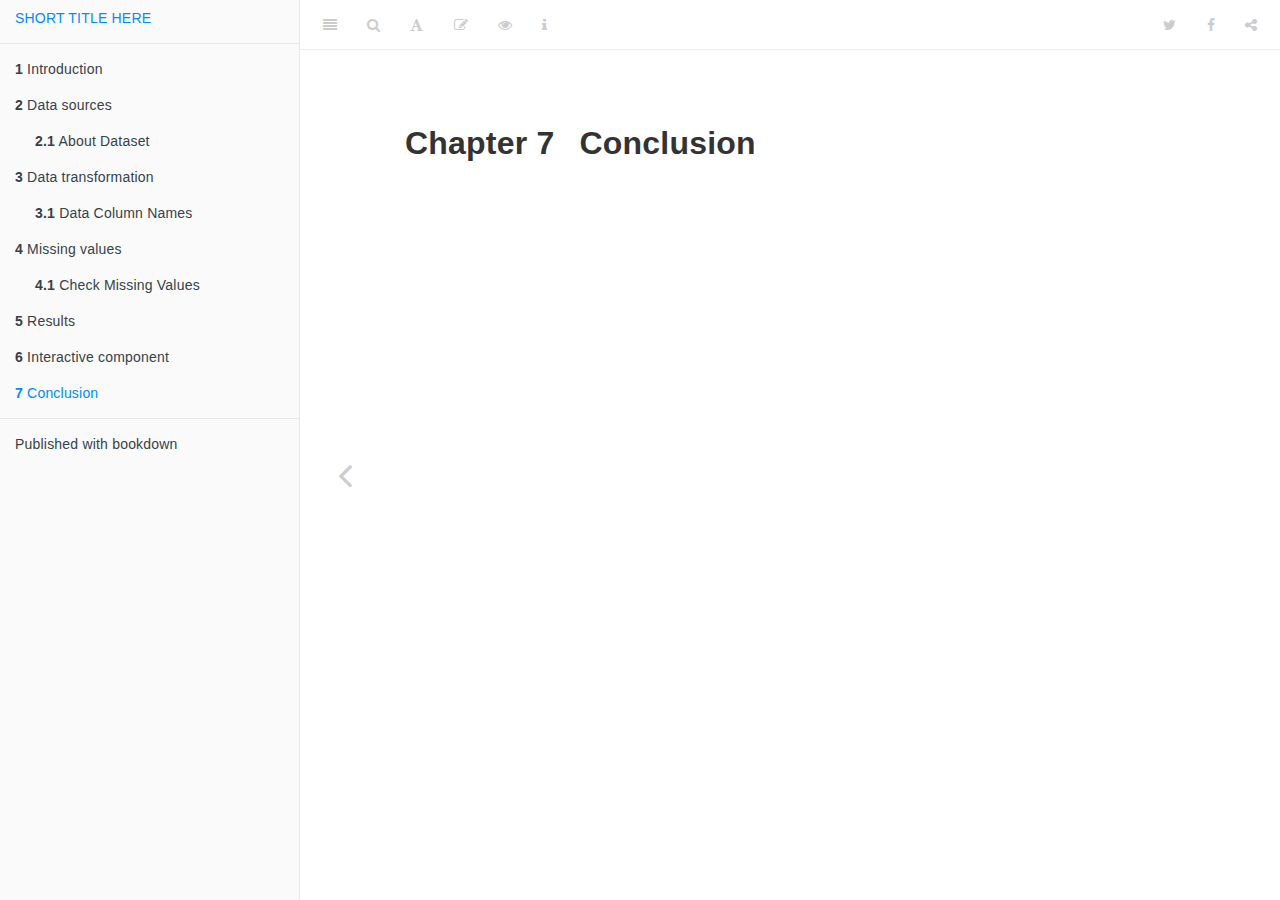
==== commit ebddc9cd: "edit bookdown" ====
--- a/docs/conclusion.html
+++ b/docs/conclusion.html
@@ -4,11 +4,11 @@
 
   <meta charset="utf-8" />
   <meta http-equiv="X-UA-Compatible" content="IE=edge" />
-  <title>Chapter 7 Conclusion | YOUR TITLE HERE</title>
-  <meta name="description" content="Chapter 7 Conclusion | YOUR TITLE HERE" />
-  <meta name="generator" content="bookdown 0.20 and GitBook 2.6.7" />
+  <title>Chapter 7 Conclusion | Final Project Draft</title>
+  <meta name="description" content="Chapter 7 Conclusion | Final Project Draft" />
+  <meta name="generator" content="bookdown 0.21 and GitBook 2.6.7" />
 
-  <meta property="og:title" content="Chapter 7 Conclusion | YOUR TITLE HERE" />
+  <meta property="og:title" content="Chapter 7 Conclusion | Final Project Draft" />
   <meta property="og:type" content="book" />
   
   
@@ -16,15 +16,15 @@
   
 
   <meta name="twitter:card" content="summary" />
-  <meta name="twitter:title" content="Chapter 7 Conclusion | YOUR TITLE HERE" />
+  <meta name="twitter:title" content="Chapter 7 Conclusion | Final Project Draft" />
   
   
   
 
-<meta name="author" content="YOUR NAMES HERE" />
+<meta name="author" content="Hanlin Tong, Wendy Qian, Yishi Wang" />
 
 
-<meta name="date" content="2020-11-09" />
+<meta name="date" content="2020-11-23" />
 
   <meta name="viewport" content="width=device-width, initial-scale=1" />
   <meta name="apple-mobile-web-app-capable" content="yes" />
@@ -33,7 +33,6 @@
   
 <link rel="prev" href="interactive-component.html"/>
 
-<script src="libs/header-attrs-2.3/header-attrs.js"></script>
 <script src="libs/jquery-2.2.3/jquery.min.js"></script>
 <link href="libs/gitbook-2.6.7/css/style.css" rel="stylesheet" />
 <link href="libs/gitbook-2.6.7/css/plugin-table.css" rel="stylesheet" />
@@ -52,6 +51,8 @@
 
 
 <script src="libs/accessible-code-block-0.0.1/empty-anchor.js"></script>
+<link href="libs/anchor-sections-1.0/anchor-sections.css" rel="stylesheet" />
+<script src="libs/anchor-sections-1.0/anchor-sections.js"></script>
 
 
 
@@ -72,9 +73,15 @@
 
 <li class="divider"></li>
 <li class="chapter" data-level="1" data-path="index.html"><a href="index.html"><i class="fa fa-check"></i><b>1</b> Introduction</a></li>
-<li class="chapter" data-level="2" data-path="data-sources.html"><a href="data-sources.html"><i class="fa fa-check"></i><b>2</b> Data sources</a></li>
-<li class="chapter" data-level="3" data-path="data-transformation.html"><a href="data-transformation.html"><i class="fa fa-check"></i><b>3</b> Data transformation</a></li>
-<li class="chapter" data-level="4" data-path="missing-values.html"><a href="missing-values.html"><i class="fa fa-check"></i><b>4</b> Missing values</a></li>
+<li class="chapter" data-level="2" data-path="data-sources.html"><a href="data-sources.html"><i class="fa fa-check"></i><b>2</b> Data sources</a><ul>
+<li class="chapter" data-level="2.1" data-path="data-sources.html"><a href="data-sources.html#about-dataset"><i class="fa fa-check"></i><b>2.1</b> About Dataset</a></li>
+</ul></li>
+<li class="chapter" data-level="3" data-path="data-transformation.html"><a href="data-transformation.html"><i class="fa fa-check"></i><b>3</b> Data transformation</a><ul>
+<li class="chapter" data-level="3.1" data-path="data-transformation.html"><a href="data-transformation.html#data-column-names"><i class="fa fa-check"></i><b>3.1</b> Data Column Names</a></li>
+</ul></li>
+<li class="chapter" data-level="4" data-path="missing-values.html"><a href="missing-values.html"><i class="fa fa-check"></i><b>4</b> Missing values</a><ul>
+<li class="chapter" data-level="4.1" data-path="missing-values.html"><a href="missing-values.html#check-missing-values"><i class="fa fa-check"></i><b>4.1</b> Check Missing Values</a></li>
+</ul></li>
 <li class="chapter" data-level="5" data-path="results.html"><a href="results.html"><i class="fa fa-check"></i><b>5</b> Results</a></li>
 <li class="chapter" data-level="6" data-path="interactive-component.html"><a href="interactive-component.html"><i class="fa fa-check"></i><b>6</b> Interactive component</a></li>
 <li class="chapter" data-level="7" data-path="conclusion.html"><a href="conclusion.html"><i class="fa fa-check"></i><b>7</b> Conclusion</a></li>
@@ -89,7 +96,7 @@
       <div class="body-inner">
         <div class="book-header" role="navigation">
           <h1>
-            <i class="fa fa-circle-o-notch fa-spin"></i><a href="./">YOUR TITLE HERE</a>
+            <i class="fa fa-circle-o-notch fa-spin"></i><a href="./">Final Project Draft</a>
           </h1>
         </div>
 
@@ -97,7 +104,7 @@
           <div class="page-inner">
 
             <section class="normal" id="section-">
-<div id="conclusion" class="section level1" number="7">
+<div id="conclusion" class="section level1">
 <h1><span class="header-section-number">Chapter 7</span> Conclusion</h1>
 
 </div>
--- a/docs/libs/gitbook-2.6.7/css/plugin-bookdown.css
+++ b/docs/libs/gitbook-2.6.7/css/plugin-bookdown.css
@@ -90,7 +90,7 @@
 span.theorem, span.lemma, span.corollary, span.proposition, span.conjecture {
   font-style: normal;
 }
-div.proof:after {
+div.proof>*:last-child:after {
   content: "\25a2";
   float: right;
 }
--- a/docs/libs/anchor-sections-1.0/anchor-sections.css
+++ b/docs/libs/anchor-sections-1.0/anchor-sections.css
@@ -0,0 +1,4 @@
+/* Styles for section anchors */
+a.anchor-section {margin-left: 10px; visibility: hidden; color: inherit;}
+a.anchor-section::before {content: '#';}
+.hasAnchor:hover a.anchor-section {visibility: visible;}
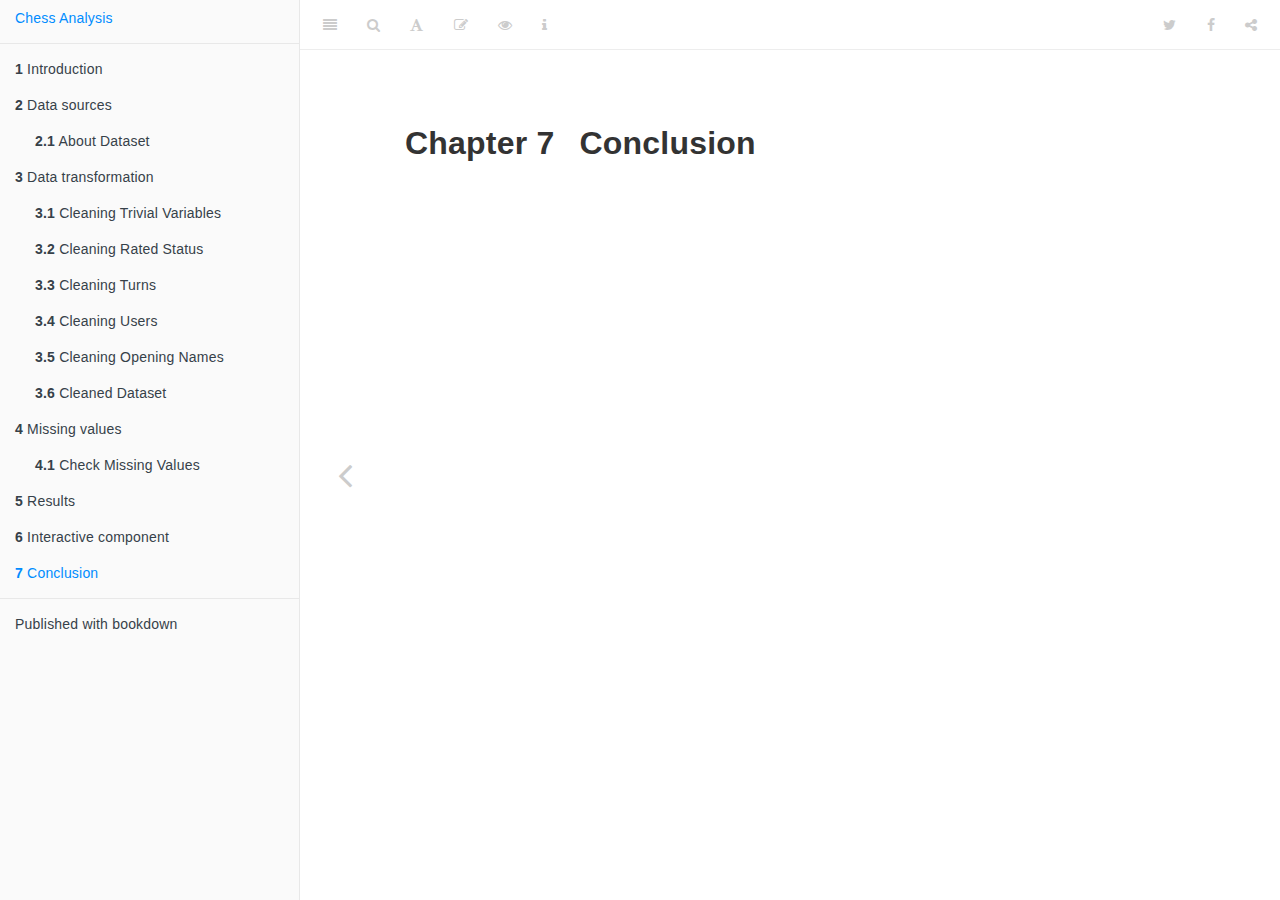
==== commit c054c7ec: "upload" ====
--- a/docs/conclusion.html
+++ b/docs/conclusion.html
@@ -24,7 +24,7 @@
 <meta name="author" content="Hanlin Tong, Wendy Qian, Yishi Wang" />
 
 
-<meta name="date" content="2020-11-23" />
+<meta name="date" content="2020-12-17" />
 
   <meta name="viewport" content="width=device-width, initial-scale=1" />
   <meta name="apple-mobile-web-app-capable" content="yes" />
@@ -51,8 +51,8 @@
 
 
 <script src="libs/accessible-code-block-0.0.1/empty-anchor.js"></script>
-<link href="libs/anchor-sections-1.0/anchor-sections.css" rel="stylesheet" />
-<script src="libs/anchor-sections-1.0/anchor-sections.js"></script>
+<script src="libs/kePrint-0.0.1/kePrint.js"></script>
+<link href="libs/lightable-0.0.1/lightable.css" rel="stylesheet" />
 
 
 
@@ -69,7 +69,7 @@
       <nav role="navigation">
 
 <ul class="summary">
-<li><a href="./">SHORT TITLE HERE</a></li>
+<li><a href="./">Chess Analysis</a></li>
 
 <li class="divider"></li>
 <li class="chapter" data-level="1" data-path="index.html"><a href="index.html"><i class="fa fa-check"></i><b>1</b> Introduction</a></li>
@@ -77,7 +77,12 @@
 <li class="chapter" data-level="2.1" data-path="data-sources.html"><a href="data-sources.html#about-dataset"><i class="fa fa-check"></i><b>2.1</b> About Dataset</a></li>
 </ul></li>
 <li class="chapter" data-level="3" data-path="data-transformation.html"><a href="data-transformation.html"><i class="fa fa-check"></i><b>3</b> Data transformation</a><ul>
-<li class="chapter" data-level="3.1" data-path="data-transformation.html"><a href="data-transformation.html#data-column-names"><i class="fa fa-check"></i><b>3.1</b> Data Column Names</a></li>
+<li class="chapter" data-level="3.1" data-path="data-transformation.html"><a href="data-transformation.html#cleaning-trivial-variables"><i class="fa fa-check"></i><b>3.1</b> Cleaning Trivial Variables</a></li>
+<li class="chapter" data-level="3.2" data-path="data-transformation.html"><a href="data-transformation.html#cleaning-rated-status"><i class="fa fa-check"></i><b>3.2</b> Cleaning Rated Status</a></li>
+<li class="chapter" data-level="3.3" data-path="data-transformation.html"><a href="data-transformation.html#cleaning-turns"><i class="fa fa-check"></i><b>3.3</b> Cleaning Turns</a></li>
+<li class="chapter" data-level="3.4" data-path="data-transformation.html"><a href="data-transformation.html#cleaning-users"><i class="fa fa-check"></i><b>3.4</b> Cleaning Users</a></li>
+<li class="chapter" data-level="3.5" data-path="data-transformation.html"><a href="data-transformation.html#cleaning-opening-names"><i class="fa fa-check"></i><b>3.5</b> Cleaning Opening Names</a></li>
+<li class="chapter" data-level="3.6" data-path="data-transformation.html"><a href="data-transformation.html#cleaned-dataset"><i class="fa fa-check"></i><b>3.6</b> Cleaned Dataset</a></li>
 </ul></li>
 <li class="chapter" data-level="4" data-path="missing-values.html"><a href="missing-values.html"><i class="fa fa-check"></i><b>4</b> Missing values</a><ul>
 <li class="chapter" data-level="4.1" data-path="missing-values.html"><a href="missing-values.html#check-missing-values"><i class="fa fa-check"></i><b>4.1</b> Check Missing Values</a></li>
--- a/docs/libs/lightable-0.0.1/lightable.css
+++ b/docs/libs/lightable-0.0.1/lightable.css
@@ -0,0 +1,234 @@
+/*!
+ * lightable v0.0.1
+ * Copyright 2020 Hao Zhu
+ * Licensed under MIT (https://github.com/haozhu233/kableExtra/blob/master/LICENSE)
+ */
+
+.lightable-minimal {
+  border-collapse: separate;
+  border-spacing: 16px 1px;
+  width: 100%;
+  margin-bottom: 10px;
+}
+
+.lightable-minimal td {
+  margin-left: 5px;
+  margin-right: 5px;
+}
+
+.lightable-minimal th {
+  margin-left: 5px;
+  margin-right: 5px;
+}
+
+.lightable-minimal thead tr:last-child th {
+  border-bottom: 2px solid #00000050;
+  empty-cells: hide;
+
+}
+
+.lightable-minimal tbody tr:first-child td {
+  padding-top: 0.5em;
+}
+
+.lightable-minimal.lightable-hover tbody tr:hover {
+  background-color: #f5f5f5;
+}
+
+.lightable-minimal.lightable-striped tbody tr:nth-child(even) {
+  background-color: #f5f5f5;
+}
+
+.lightable-classic {
+  border-top: 0.16em solid #111111;
+  width: 100%;
+  margin-bottom: 10px;
+  margin: 10px 5px;
+}
+
+.lightable-classic caption {
+  color: #222222;
+}
+
+.lightable-classic td {
+  padding-left: 5px;
+  padding-right: 5px;
+  color: #222222;
+}
+
+.lightable-classic th {
+  padding-left: 5px;
+  padding-right: 5px;
+  font-weight: normal;
+  color: #222222;
+}
+
+.lightable-classic thead tr:last-child th {
+  border-bottom: 0.10em solid #111111;
+}
+
+.lightable-classic tbody tr:last-child td {
+  border-bottom: 0.14em solid #111111;
+}
+
+.lightable-classic.lightable-hover tbody tr:hover {
+  background-color: #F9EEC1;
+}
+
+.lightable-classic.lightable-striped tbody tr:nth-child(even) {
+  background-color: #f5f5f5;
+}
+
+.lightable-classic-2 {
+  border-top: 3px double #111111;
+  width: 100%;
+  margin-bottom: 10px;
+}
+
+.lightable-classic-2 caption {
+  color: #222222;
+}
+
+.lightable-classic-2 td {
+  padding-left: 5px;
+  padding-right: 5px;
+  color: #222222;
+}
+
+.lightable-classic-2 th {
+  padding-left: 5px;
+  padding-right: 5px;
+  font-weight: normal;
+  color: #222222;
+}
+
+.lightable-classic-2 tbody tr:last-child td {
+  border-bottom: 3px double #111111;
+}
+
+.lightable-classic-2 thead tr:last-child th {
+  border-bottom: 1px solid #111111;
+}
+
+.lightable-classic-2.lightable-hover tbody tr:hover {
+  background-color: #F9EEC1;
+}
+
+.lightable-classic-2.lightable-striped tbody tr:nth-child(even) {
+  background-color: #f5f5f5;
+}
+
+.lightable-material {
+  min-width: 100%;
+  white-space: nowrap;
+  table-layout: fixed;
+  font-family: Roboto, sans-serif;
+  border: 1px solid #EEE;
+  border-collapse: collapse;
+  margin-bottom: 10px;
+}
+
+.lightable-material th {
+  height: 56px;
+  padding-left: 16px;
+  padding-right: 16px;
+}
+
+.lightable-material td {
+  height: 52px;
+  padding-left: 16px;
+  padding-right: 16px;
+  border-top: 1px solid #eeeeee;
+}
+
+.lightable-material.lightable-hover tbody tr:hover {
+  background-color: #f5f5f5;
+}
+
+.lightable-material.lightable-striped tbody tr:nth-child(even) {
+  background-color: #f5f5f5;
+}
+
+.lightable-material.lightable-striped tbody td {
+  border: 0;
+}
+
+.lightable-material.lightable-striped thead tr:last-child th {
+  border-bottom: 1px solid #ddd;
+}
+
+.lightable-material-dark {
+  min-width: 100%;
+  white-space: nowrap;
+  table-layout: fixed;
+  font-family: Roboto, sans-serif;
+  border: 1px solid #FFFFFF12;
+  border-collapse: collapse;
+  margin-bottom: 10px;
+  background-color: #363640;
+}
+
+.lightable-material-dark th {
+  height: 56px;
+  padding-left: 16px;
+  padding-right: 16px;
+  color: #FFFFFF60;
+}
+
+.lightable-material-dark td {
+  height: 52px;
+  padding-left: 16px;
+  padding-right: 16px;
+  color: #FFFFFF;
+  border-top: 1px solid #FFFFFF12;
+}
+
+.lightable-material-dark.lightable-hover tbody tr:hover {
+  background-color: #FFFFFF12;
+}
+
+.lightable-material-dark.lightable-striped tbody tr:nth-child(even) {
+  background-color: #FFFFFF12;
+}
+
+.lightable-material-dark.lightable-striped tbody td {
+  border: 0;
+}
+
+.lightable-material-dark.lightable-striped thead tr:last-child th {
+  border-bottom: 1px solid #FFFFFF12;
+}
+
+.lightable-paper {
+  width: 100%;
+  margin-bottom: 10px;
+  color: #444;
+}
+
+.lightable-paper thead tr:last-child th {
+  color: #666;
+  vertical-align: bottom;
+  border-bottom: 1px solid #00000020;
+  line-height: 1.15em;
+  padding: 10px 5px;
+}
+
+.lightable-paper td {
+  vertical-align: middle;
+  border-bottom: 1px solid #00000010;
+  line-height: 1.15em;
+  padding: 7px 5px;
+}
+
+.lightable-paper.lightable-hover tbody tr:hover {
+  background-color: #F9EEC1;
+}
+
+.lightable-paper.lightable-striped tbody tr:nth-child(even) {
+  background-color: #00000008;
+}
+
+.lightable-paper.lightable-striped tbody td {
+  border: 0;
+}
+
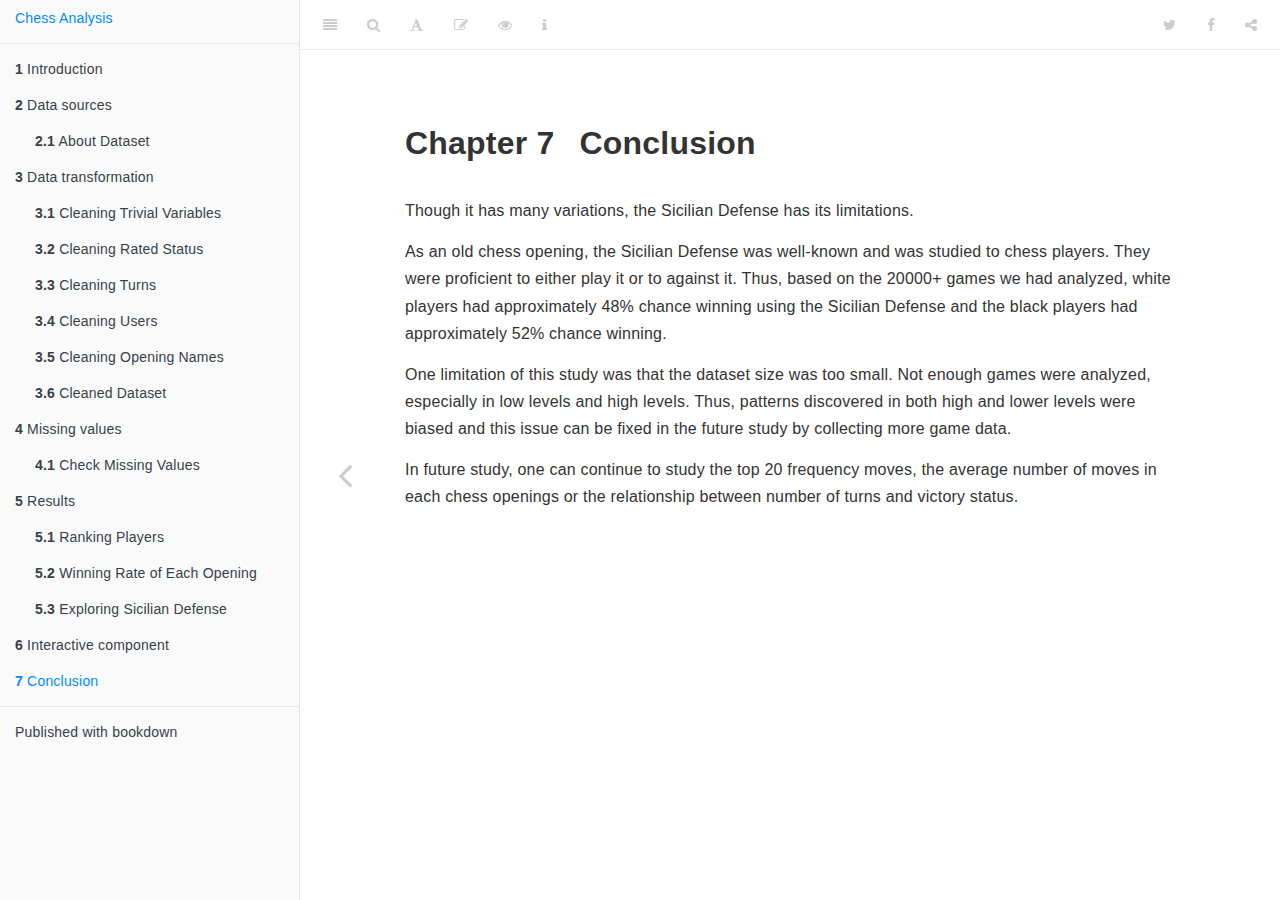
==== commit 5463429a: "update" ====
--- a/docs/conclusion.html
+++ b/docs/conclusion.html
@@ -51,6 +51,8 @@
 
 
 <script src="libs/accessible-code-block-0.0.1/empty-anchor.js"></script>
+<link href="libs/anchor-sections-1.0/anchor-sections.css" rel="stylesheet" />
+<script src="libs/anchor-sections-1.0/anchor-sections.js"></script>
 <script src="libs/kePrint-0.0.1/kePrint.js"></script>
 <link href="libs/lightable-0.0.1/lightable.css" rel="stylesheet" />
 
@@ -87,7 +89,14 @@
 <li class="chapter" data-level="4" data-path="missing-values.html"><a href="missing-values.html"><i class="fa fa-check"></i><b>4</b> Missing values</a><ul>
 <li class="chapter" data-level="4.1" data-path="missing-values.html"><a href="missing-values.html#check-missing-values"><i class="fa fa-check"></i><b>4.1</b> Check Missing Values</a></li>
 </ul></li>
-<li class="chapter" data-level="5" data-path="results.html"><a href="results.html"><i class="fa fa-check"></i><b>5</b> Results</a></li>
+<li class="chapter" data-level="5" data-path="results.html"><a href="results.html"><i class="fa fa-check"></i><b>5</b> Results</a><ul>
+<li class="chapter" data-level="5.1" data-path="results.html"><a href="results.html#ranking-players"><i class="fa fa-check"></i><b>5.1</b> Ranking Players</a><ul>
+<li class="chapter" data-level="5.1.1" data-path="results.html"><a href="results.html#winning-rate-in-each-level"><i class="fa fa-check"></i><b>5.1.1</b> Winning Rate in Each Level</a></li>
+<li class="chapter" data-level="5.1.2" data-path="results.html"><a href="results.html#top-players-in-each-level"><i class="fa fa-check"></i><b>5.1.2</b> Top Players in Each Level</a></li>
+</ul></li>
+<li class="chapter" data-level="5.2" data-path="results.html"><a href="results.html#winning-rate-of-each-opening"><i class="fa fa-check"></i><b>5.2</b> Winning Rate of Each Opening</a></li>
+<li class="chapter" data-level="5.3" data-path="results.html"><a href="results.html#exploring-sicilian-defense"><i class="fa fa-check"></i><b>5.3</b> Exploring Sicilian Defense</a></li>
+</ul></li>
 <li class="chapter" data-level="6" data-path="interactive-component.html"><a href="interactive-component.html"><i class="fa fa-check"></i><b>6</b> Interactive component</a></li>
 <li class="chapter" data-level="7" data-path="conclusion.html"><a href="conclusion.html"><i class="fa fa-check"></i><b>7</b> Conclusion</a></li>
 <li class="divider"></li>
@@ -111,6 +120,10 @@
             <section class="normal" id="section-">
 <div id="conclusion" class="section level1">
 <h1><span class="header-section-number">Chapter 7</span> Conclusion</h1>
+<p>Though it has many variations, the Sicilian Defense has its limitations.</p>
+<p>As an old chess opening, the Sicilian Defense was well-known and was studied to chess players. They were proficient to either play it or to against it. Thus, based on the 20000+ games we had analyzed, white players had approximately 48% chance winning using the Sicilian Defense and the black players had approximately 52% chance winning.</p>
+<p>One limitation of this study was that the dataset size was too small. Not enough games were analyzed, especially in low levels and high levels. Thus, patterns discovered in both high and lower levels were biased and this issue can be fixed in the future study by collecting more game data.</p>
+<p>In future study, one can continue to study the top 20 frequency moves, the average number of moves in each chess openings or the relationship between number of turns and victory status.</p>
 
 </div>
             </section>
--- a/docs/libs/anchor-sections-1.0/anchor-sections.css
+++ b/docs/libs/anchor-sections-1.0/anchor-sections.css
@@ -0,0 +1,4 @@
+/* Styles for section anchors */
+a.anchor-section {margin-left: 10px; visibility: hidden; color: inherit;}
+a.anchor-section::before {content: '#';}
+.hasAnchor:hover a.anchor-section {visibility: visible;}
--- a/docs/libs/lightable-0.0.1/lightable.css
+++ b/docs/libs/lightable-0.0.1/lightable.css
@@ -41,9 +41,18 @@
 
 .lightable-classic {
   border-top: 0.16em solid #111111;
+  border-bottom: 0.16em solid #111111;
   width: 100%;
   margin-bottom: 10px;
   margin: 10px 5px;
+}
+
+.lightable-classic tfoot tr td {
+  border: 0;
+}
+
+.lightable-classic tfoot tr:first-child td {
+  border-top: 0.14em solid #111111;
 }
 
 .lightable-classic caption {
@@ -67,10 +76,6 @@
   border-bottom: 0.10em solid #111111;
 }
 
-.lightable-classic tbody tr:last-child td {
-  border-bottom: 0.14em solid #111111;
-}
-
 .lightable-classic.lightable-hover tbody tr:hover {
   background-color: #F9EEC1;
 }
@@ -81,8 +86,17 @@
 
 .lightable-classic-2 {
   border-top: 3px double #111111;
-  width: 100%;
-  margin-bottom: 10px;
+  border-bottom: 3px double #111111;
+  width: 100%;
+  margin-bottom: 10px;
+}
+
+.lightable-classic-2 tfoot tr td {
+  border: 0;
+}
+
+.lightable-classic-2 tfoot tr:first-child td {
+  border-top: 3px double #111111;
 }
 
 .lightable-classic-2 caption {
@@ -128,6 +142,14 @@
   margin-bottom: 10px;
 }
 
+.lightable-material tfoot tr td {
+  border: 0;
+}
+
+.lightable-material tfoot tr:first-child td {
+  border-top: 1px solid #EEE;
+}
+
 .lightable-material th {
   height: 56px;
   padding-left: 16px;
@@ -168,6 +190,14 @@
   background-color: #363640;
 }
 
+.lightable-material-dark tfoot tr td {
+  border: 0;
+}
+
+.lightable-material-dark tfoot tr:first-child td {
+  border-top: 1px solid #FFFFFF12;
+}
+
 .lightable-material-dark th {
   height: 56px;
   padding-left: 16px;
@@ -203,6 +233,14 @@
   width: 100%;
   margin-bottom: 10px;
   color: #444;
+}
+
+.lightable-paper tfoot tr td {
+  border: 0;
+}
+
+.lightable-paper tfoot tr:first-child td {
+  border-top: 1px solid #00000020;
 }
 
 .lightable-paper thead tr:last-child th {
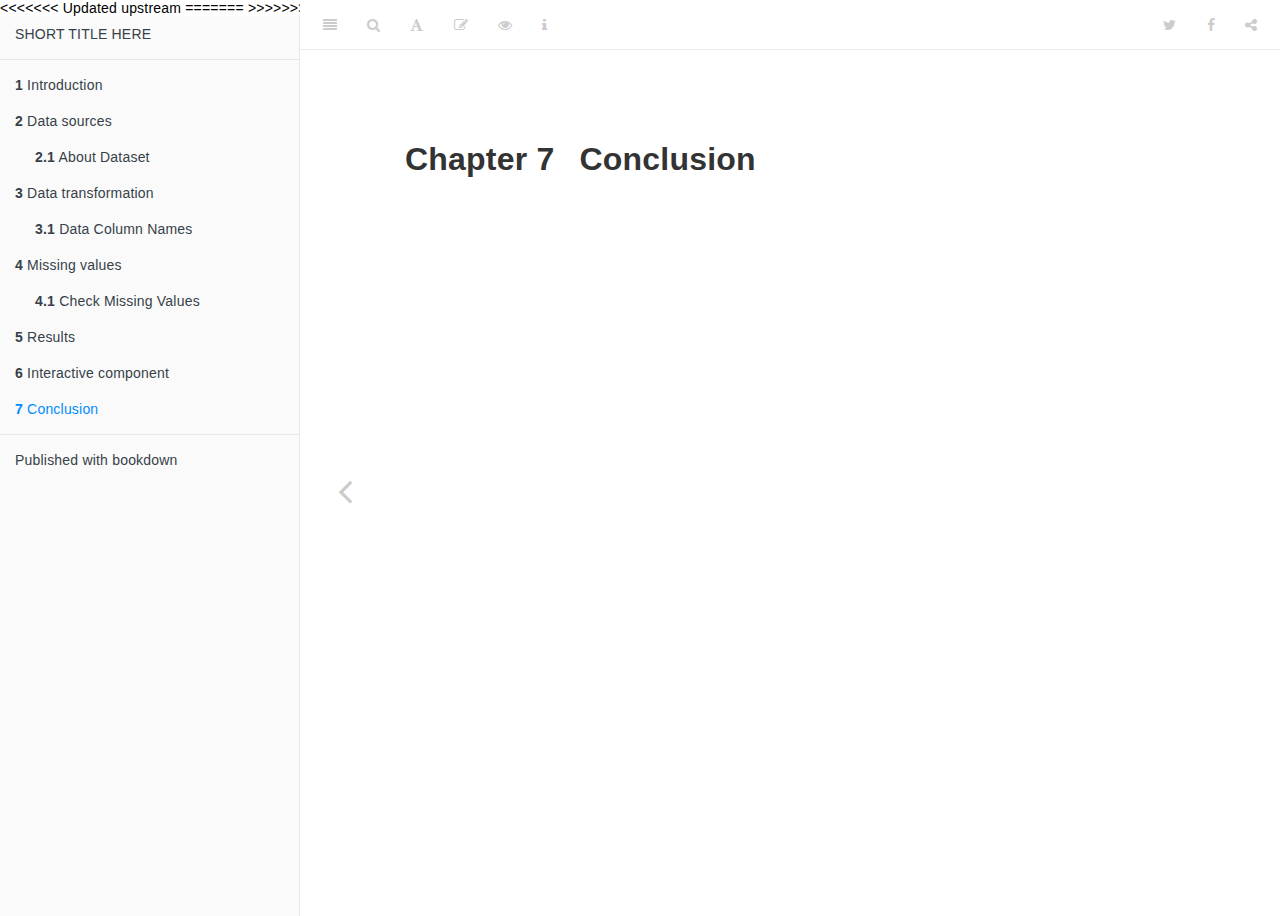
==== commit 6d20d6c9: "inter plot" ====
--- a/docs/conclusion.html
+++ b/docs/conclusion.html
@@ -24,7 +24,11 @@
 <meta name="author" content="Hanlin Tong, Wendy Qian, Yishi Wang" />
 
 
-<meta name="date" content="2020-12-17" />
+<<<<<<< Updated upstream
+<meta name="date" content="2020-11-23" />
+=======
+<meta name="date" content="2020-12-18" />
+>>>>>>> Stashed changes
 
   <meta name="viewport" content="width=device-width, initial-scale=1" />
   <meta name="apple-mobile-web-app-capable" content="yes" />
@@ -53,8 +57,6 @@
 <script src="libs/accessible-code-block-0.0.1/empty-anchor.js"></script>
 <link href="libs/anchor-sections-1.0/anchor-sections.css" rel="stylesheet" />
 <script src="libs/anchor-sections-1.0/anchor-sections.js"></script>
-<script src="libs/kePrint-0.0.1/kePrint.js"></script>
-<link href="libs/lightable-0.0.1/lightable.css" rel="stylesheet" />
 
 
 
@@ -71,7 +73,7 @@
       <nav role="navigation">
 
 <ul class="summary">
-<li><a href="./">Chess Analysis</a></li>
+<li><a href="./">SHORT TITLE HERE</a></li>
 
 <li class="divider"></li>
 <li class="chapter" data-level="1" data-path="index.html"><a href="index.html"><i class="fa fa-check"></i><b>1</b> Introduction</a></li>
@@ -79,24 +81,12 @@
 <li class="chapter" data-level="2.1" data-path="data-sources.html"><a href="data-sources.html#about-dataset"><i class="fa fa-check"></i><b>2.1</b> About Dataset</a></li>
 </ul></li>
 <li class="chapter" data-level="3" data-path="data-transformation.html"><a href="data-transformation.html"><i class="fa fa-check"></i><b>3</b> Data transformation</a><ul>
-<li class="chapter" data-level="3.1" data-path="data-transformation.html"><a href="data-transformation.html#cleaning-trivial-variables"><i class="fa fa-check"></i><b>3.1</b> Cleaning Trivial Variables</a></li>
-<li class="chapter" data-level="3.2" data-path="data-transformation.html"><a href="data-transformation.html#cleaning-rated-status"><i class="fa fa-check"></i><b>3.2</b> Cleaning Rated Status</a></li>
-<li class="chapter" data-level="3.3" data-path="data-transformation.html"><a href="data-transformation.html#cleaning-turns"><i class="fa fa-check"></i><b>3.3</b> Cleaning Turns</a></li>
-<li class="chapter" data-level="3.4" data-path="data-transformation.html"><a href="data-transformation.html#cleaning-users"><i class="fa fa-check"></i><b>3.4</b> Cleaning Users</a></li>
-<li class="chapter" data-level="3.5" data-path="data-transformation.html"><a href="data-transformation.html#cleaning-opening-names"><i class="fa fa-check"></i><b>3.5</b> Cleaning Opening Names</a></li>
-<li class="chapter" data-level="3.6" data-path="data-transformation.html"><a href="data-transformation.html#cleaned-dataset"><i class="fa fa-check"></i><b>3.6</b> Cleaned Dataset</a></li>
+<li class="chapter" data-level="3.1" data-path="data-transformation.html"><a href="data-transformation.html#data-column-names"><i class="fa fa-check"></i><b>3.1</b> Data Column Names</a></li>
 </ul></li>
 <li class="chapter" data-level="4" data-path="missing-values.html"><a href="missing-values.html"><i class="fa fa-check"></i><b>4</b> Missing values</a><ul>
 <li class="chapter" data-level="4.1" data-path="missing-values.html"><a href="missing-values.html#check-missing-values"><i class="fa fa-check"></i><b>4.1</b> Check Missing Values</a></li>
 </ul></li>
-<li class="chapter" data-level="5" data-path="results.html"><a href="results.html"><i class="fa fa-check"></i><b>5</b> Results</a><ul>
-<li class="chapter" data-level="5.1" data-path="results.html"><a href="results.html#ranking-players"><i class="fa fa-check"></i><b>5.1</b> Ranking Players</a><ul>
-<li class="chapter" data-level="5.1.1" data-path="results.html"><a href="results.html#winning-rate-in-each-level"><i class="fa fa-check"></i><b>5.1.1</b> Winning Rate in Each Level</a></li>
-<li class="chapter" data-level="5.1.2" data-path="results.html"><a href="results.html#top-players-in-each-level"><i class="fa fa-check"></i><b>5.1.2</b> Top Players in Each Level</a></li>
-</ul></li>
-<li class="chapter" data-level="5.2" data-path="results.html"><a href="results.html#winning-rate-of-each-opening"><i class="fa fa-check"></i><b>5.2</b> Winning Rate of Each Opening</a></li>
-<li class="chapter" data-level="5.3" data-path="results.html"><a href="results.html#exploring-sicilian-defense"><i class="fa fa-check"></i><b>5.3</b> Exploring Sicilian Defense</a></li>
-</ul></li>
+<li class="chapter" data-level="5" data-path="results.html"><a href="results.html"><i class="fa fa-check"></i><b>5</b> Results</a></li>
 <li class="chapter" data-level="6" data-path="interactive-component.html"><a href="interactive-component.html"><i class="fa fa-check"></i><b>6</b> Interactive component</a></li>
 <li class="chapter" data-level="7" data-path="conclusion.html"><a href="conclusion.html"><i class="fa fa-check"></i><b>7</b> Conclusion</a></li>
 <li class="divider"></li>
@@ -120,10 +110,6 @@
             <section class="normal" id="section-">
 <div id="conclusion" class="section level1">
 <h1><span class="header-section-number">Chapter 7</span> Conclusion</h1>
-<p>Though it has many variations, the Sicilian Defense has its limitations.</p>
-<p>As an old chess opening, the Sicilian Defense was well-known and was studied to chess players. They were proficient to either play it or to against it. Thus, based on the 20000+ games we had analyzed, white players had approximately 48% chance winning using the Sicilian Defense and the black players had approximately 52% chance winning.</p>
-<p>One limitation of this study was that the dataset size was too small. Not enough games were analyzed, especially in low levels and high levels. Thus, patterns discovered in both high and lower levels were biased and this issue can be fixed in the future study by collecting more game data.</p>
-<p>In future study, one can continue to study the top 20 frequency moves, the average number of moves in each chess openings or the relationship between number of turns and victory status.</p>
 
 </div>
             </section>
--- a/docs/style.css
+++ b/docs/style.css
@@ -12,3 +12,42 @@
 pre code {
   white-space: inherit;
 }
+
+.slidecontainer {
+  width: 100%; /* Width of the outside container */
+}
+
+/* The slider itself */
+.slider {
+  -webkit-appearance: none;  /* Override default CSS styles */
+  appearance: none;
+  width: 100%; /* Full-width */
+  height: 25px; /* Specified height */
+  background: #d3d3d3; /* Grey background */
+  outline: none; /* Remove outline */
+  opacity: 0.7; /* Set transparency (for mouse-over effects on hover) */
+  -webkit-transition: .2s; /* 0.2 seconds transition on hover */
+  transition: opacity .2s;
+}
+
+/* Mouse-over effects */
+.slider:hover {
+  opacity: 1; /* Fully shown on mouse-over */
+}
+
+/* The slider handle (use -webkit- (Chrome, Opera, Safari, Edge) and -moz- (Firefox) to override default look) */
+.slider::-webkit-slider-thumb {
+  -webkit-appearance: none; /* Override default look */
+  appearance: none;
+  width: 25px; /* Set a specific slider handle width */
+  height: 25px; /* Slider handle height */
+  background: #4CAF50; /* Green background */
+  cursor: pointer; /* Cursor on hover */
+}
+
+.slider::-moz-range-thumb {
+  width: 25px; /* Set a specific slider handle width */
+  height: 25px; /* Slider handle height */
+  background: #4CAF50; /* Green background */
+  cursor: pointer; /* Cursor on hover */
+}
